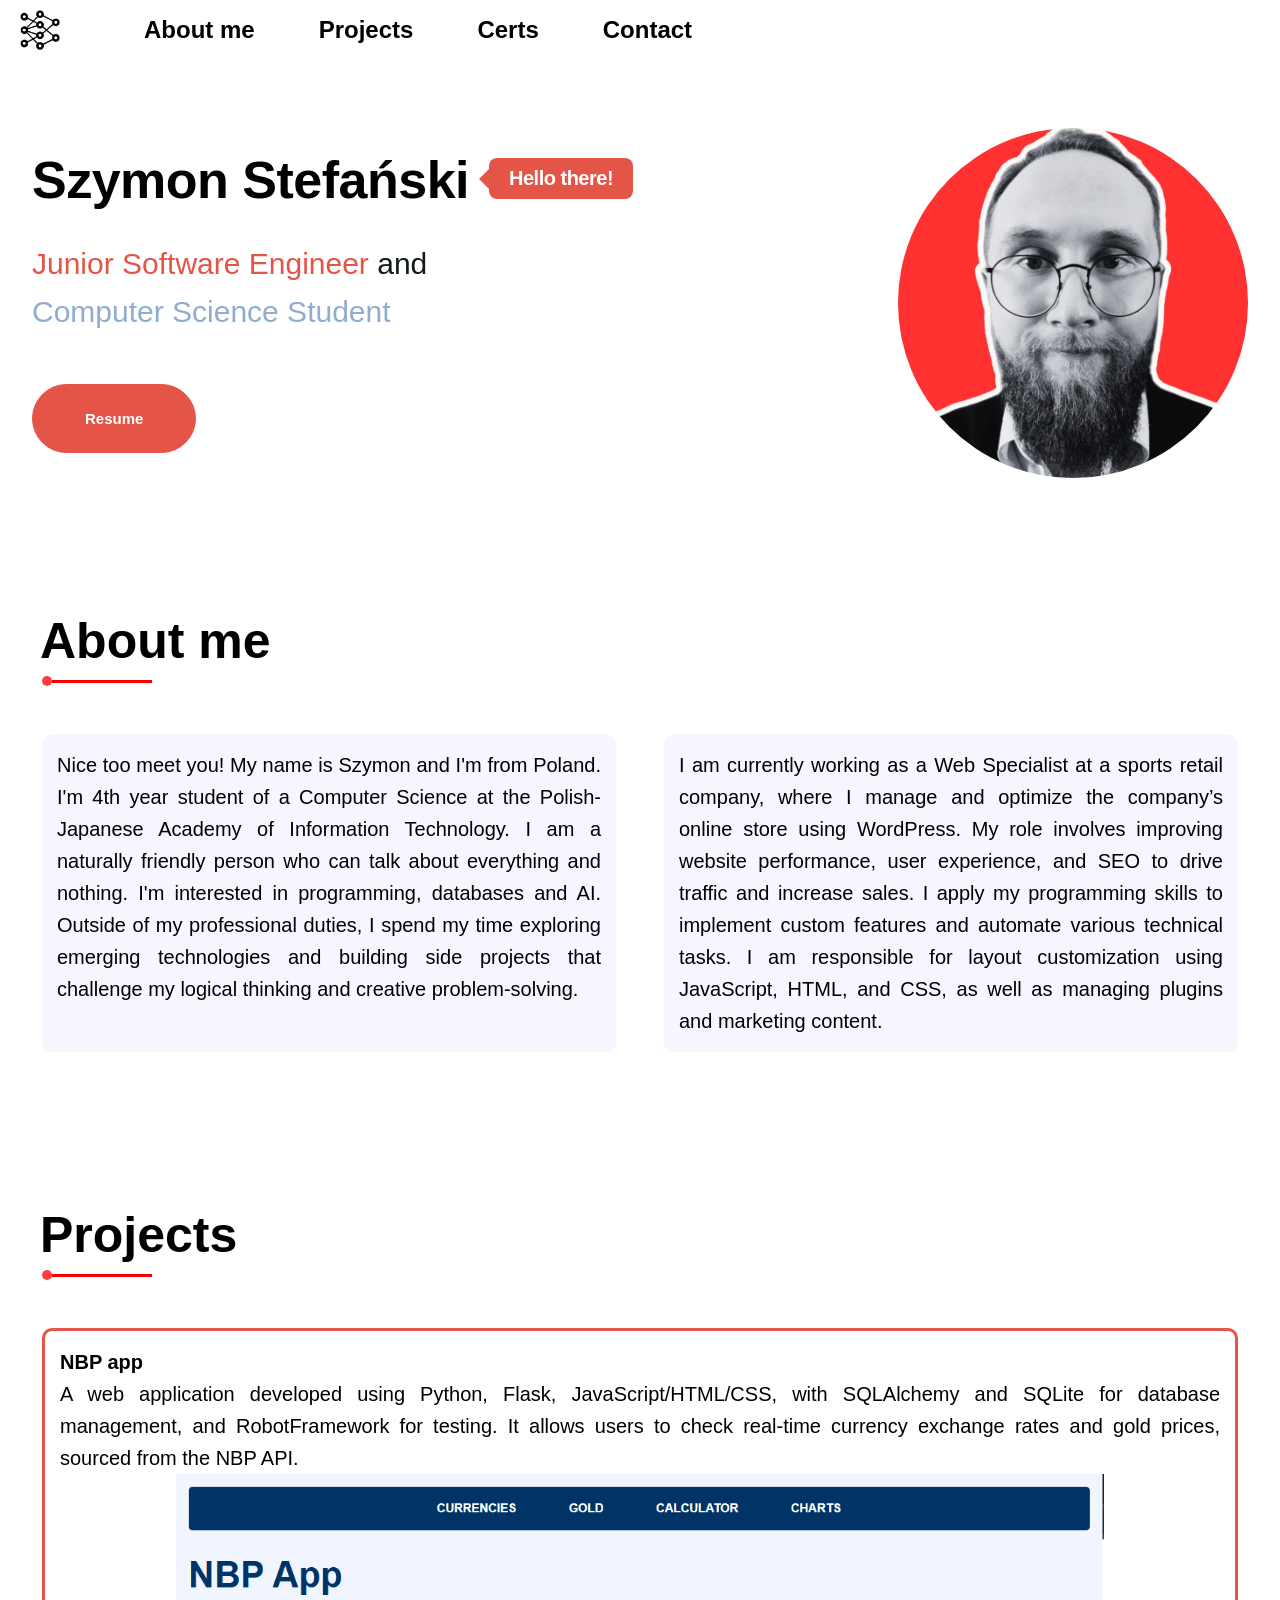
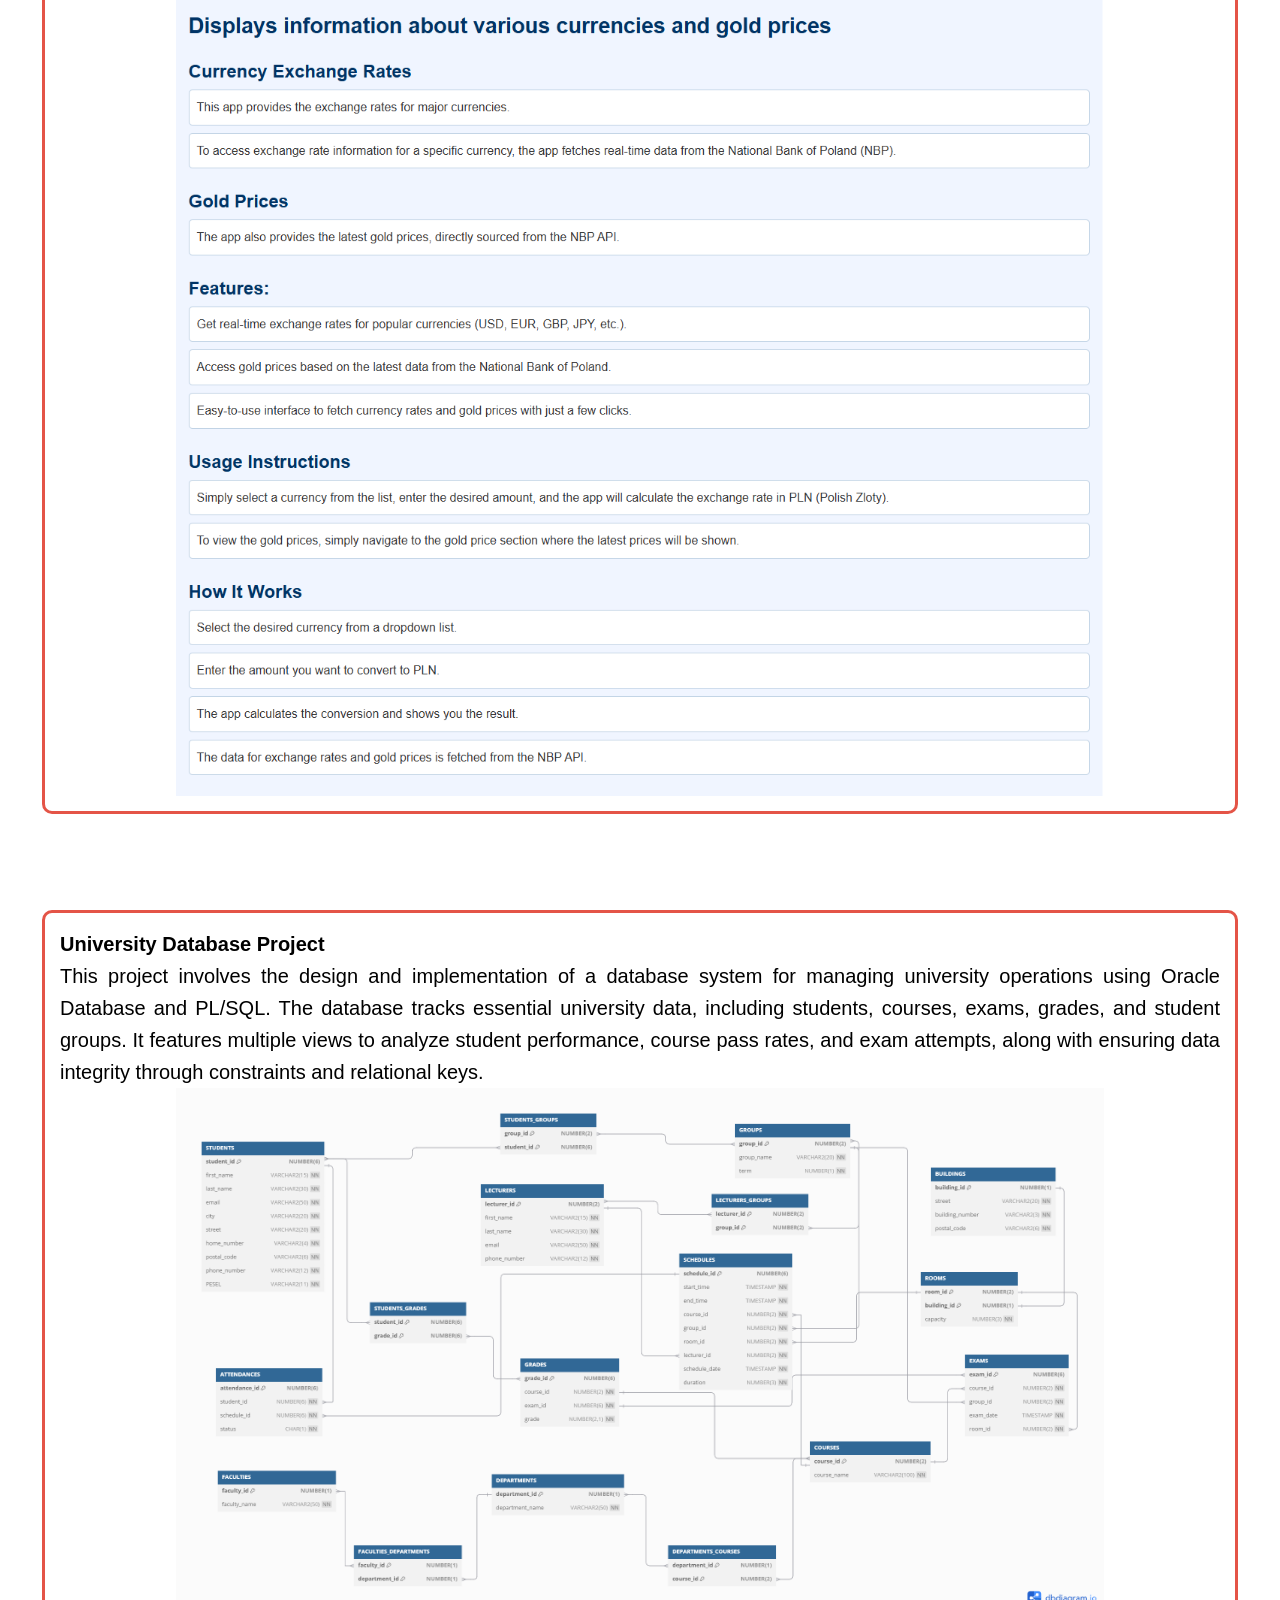
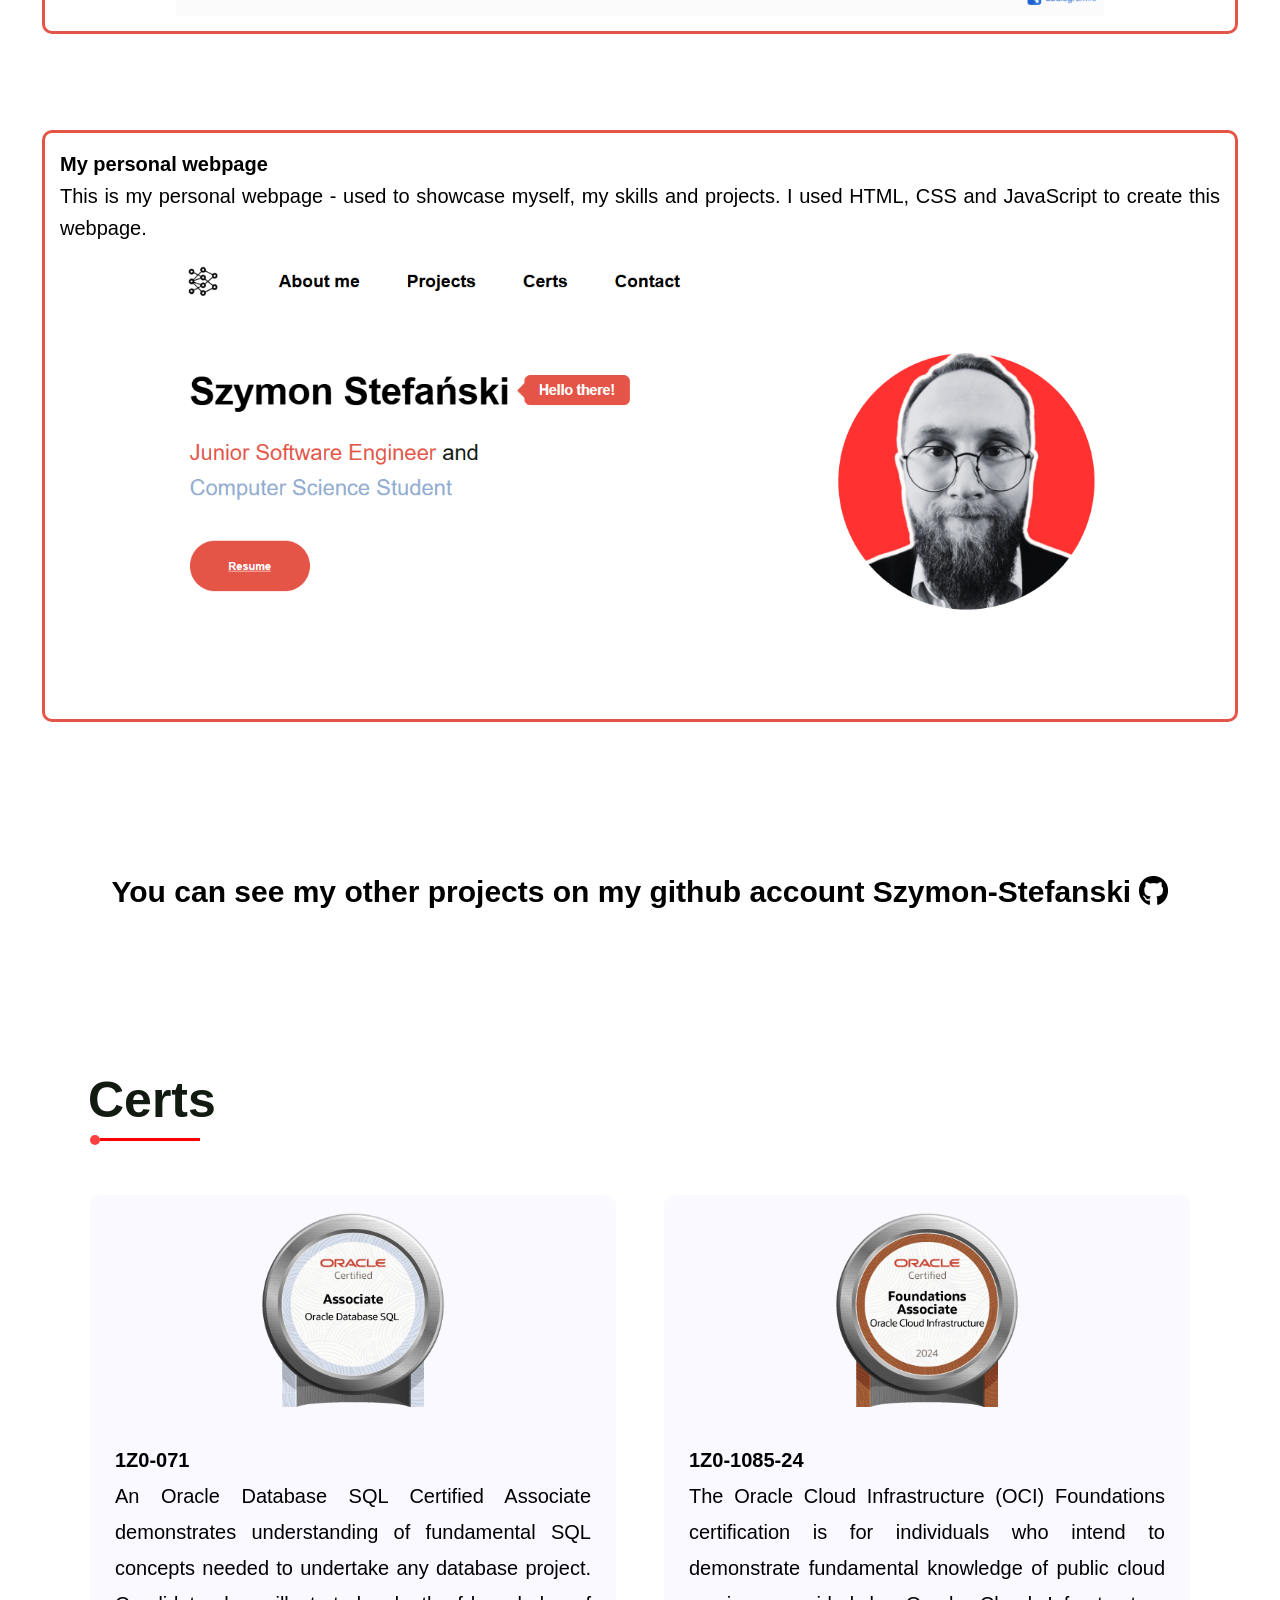
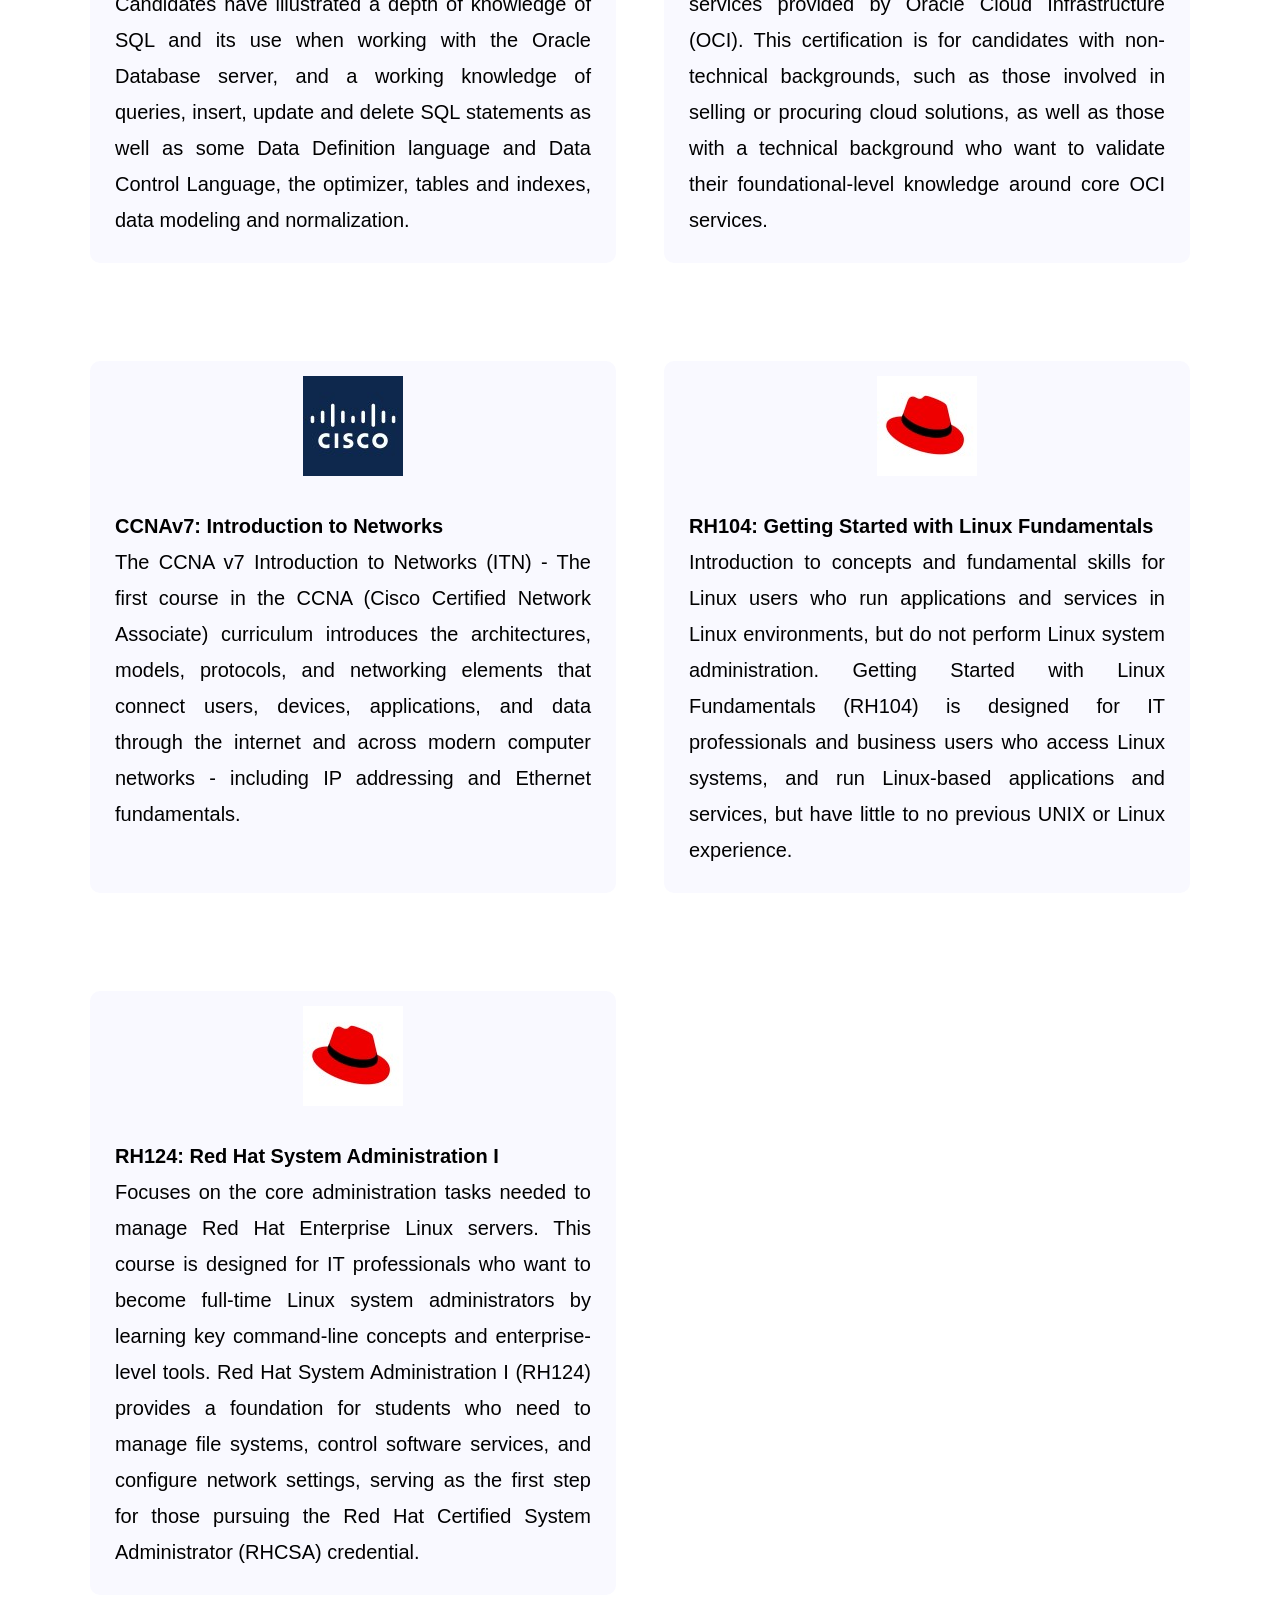
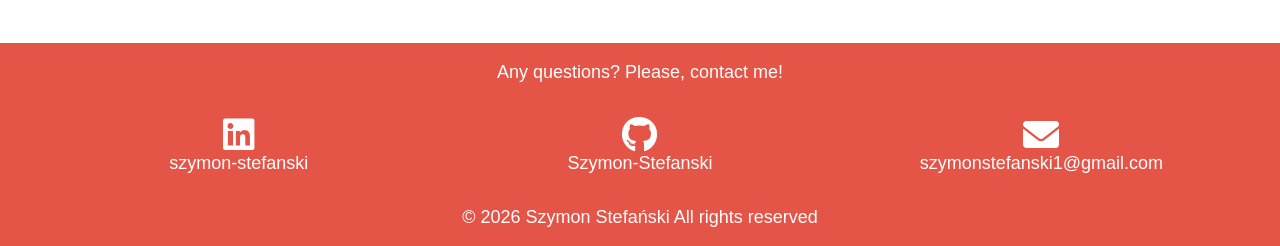
==== index.html @ 56645fd8 "Add my Resume to webpage" ====
<!DOCTYPE html>
<html lang="en">
  <head>
    <meta charset="UTF-8" />
    <meta name="viewport" content="width=device-width, initial-scale=1.0" />
    <meta name="description" content="Szymon Stefański - personal webpage" />
    <meta name="author" content="Szymon Stefański" />
    <meta name="robots" content="index, follow" />

    <script src="backend/js_scripts"></script>

    <title>Szymon Stefański</title>

    <link
      rel="icon"
      href="images/personal/neural-network.png"
      type="image/png"
    />
    <link
      href="https://fonts.googleapis.com/css2?family=Lato:wght@300;400;700&display=swap"
      rel="stylesheet"
    />
    <link
      rel="stylesheet"
      href="https://cdnjs.cloudflare.com/ajax/libs/font-awesome/6.0.0-beta3/css/all.min.css"
    />
    <link rel="stylesheet" href="styles.css" />
  </head>
  <body>
    <header class="header">
      <nav class="main-nav">
        <ul class="main-nav-list">
          <img
            class="logo"
            src="images/personal/neural-network.png"
            alt="Logo"
          />
          <li><a class="main-nav-link" href="#aboutme">About me</a></li>
          <li><a class="main-nav-link" href="#projects">Projects</a></li>
          <li><a class="main-nav-link" href="#certs">Certs</a></li>
          <li><a class="main-nav-link" href="#contact">Contact</a></li>
        </ul>
      </nav>
    </header>
    <main>
      <p id="aboutme"></p>
      <section class="section-description">
        <div class="description">
          <div class="description-text-box">
            <h1 class="heading-primary">
              Szymon Stefański
              <span class="speech-bubble">Hello there!</span>
            </h1>
            <p class="description-am">
              <span class="jse">Junior Software Engineer</span>
              and
              <br />
              <span class="cs">Computer Science Student</span>
            </p>
            <a
              class="primary-btn"
              href="Szymon_Stefanski_Resume.pdf"
              data-text="Resume"
            >
              <p>Resume</p>
            </a>
          </div>
          <div class="hero-image">
            <img id="big_logo" src="images/personal/me.jpg" alt="me" />
          </div>
        </div>
      </section>

      <section class="section-projects">
        <h1 class="title">About me</h1>
        <div class="container grid grid--1-cols">
          <div class="decorative-line"></div>
        </div>
        <div class="container grid grid--2-cols">
          <p class="description-description">
            Nice too meet you! My name is Szymon and I'm from Poland. I'm 4th
            year student of a Computer Science at the Polish-Japanese Academy of
            Information Technology. I am a naturally friendly person who can
            talk about everything and nothing. I'm interested in programming,
            databases and AI. Outside of my professional duties, I spend my time 
            exploring emerging technologies and building side projects that challenge 
            my logical thinking and creative problem-solving.
          </p>
          <p class="description-description">
            I am currently working as a Web Specialist at a sports retail company, 
            where I manage and optimize the company’s online store using WordPress. 
            My role involves improving website performance, user experience, and SEO 
            to drive traffic and increase sales. I apply my programming skills to 
            implement custom features and automate various technical tasks. I am 
            responsible for layout customization using JavaScript, HTML, and CSS, 
            as well as managing plugins and marketing content.
          </p>
        </div>
        <p id="projects"></p>
      </section>

      <section class="section-projects">
        <h1 class="title">Projects</h1>
        <div class="container grid grid--1-cols">
          <div class="decorative-line"></div>
          <a href="https://github.com/Szymon-Stefanski/NBP_app">
            <div class="projects">
              <p class="projects-description">
                <strong>NBP app</strong><br />
                A web application developed using Python, Flask,
                JavaScript/HTML/CSS, with SQLAlchemy and SQLite for database
                management, and RobotFramework for testing. It allows users to
                check real-time currency exchange rates and gold prices, sourced
                from the NBP API.
                <br />
                <img
                  class="projects-img"
                  src="images/projects/nbp.png"
                  alt="nbp"
                />
              </p>
            </div>
          </a>
          <a
            href="https://github.com/Szymon-Stefanski/university_database_project"
          >
            <div class="projects">
              <p class="projects-description">
                <strong>University Database Project</strong><br />
                This project involves the design and implementation of a
                database system for managing university operations using Oracle
                Database and PL/SQL. The database tracks essential university
                data, including students, courses, exams, grades, and student
                groups. It features multiple views to analyze student
                performance, course pass rates, and exam attempts, along with
                ensuring data integrity through constraints and relational keys.
                <br />
                <img
                  class="projects-img"
                  src="images/projects/udb.png"
                  alt="udb"
                />
              </p>
            </div>
          </a>
          <a
            href="https://github.com/Szymon-Stefanski/szymonstefanski.github.io"
          >
            <div class="projects">
              <p class="projects-description">
                <strong>My personal webpage</strong><br />
                This is my personal webpage - used to showcase myself, my skills
                and projects. I used HTML, CSS and JavaScript to create this
                webpage.
                <br />
                <img
                  class="projects-img"
                  src="images/projects/mywebpage.png"
                  alt="my_webpage"
                />
              </p>
            </div>
          </a>
          <a href="https://github.com/Szymon-Stefanski">
            <p class="projects-foot">
              <strong
                >You can see my other projects on my github account
                Szymon-Stefanski
              </strong>
              <a class="projects-icon">
                <i class="fab fa-github"></i>
              </a>
            </p>
          </a>
        </div>
        <p id="certs"></p>
      </section>

      <section class="section-certs">
        <h1 class="title">Certs</h1>
        <div class="container grid grid--1-cols">
          <div class="decorative-line"></div>
        </div>
        <div class="container grid grid--2-cols">
          <div class="certs">
            <a
              href="https://catalog-education.oracle.com/ords/certview/sharebadge?id=EDE20AFA35017D4F7632FC664EF137600242F46E7B9A4000B9DF911388D2D296"
              target="_blank"
            >
              <img
                class="certs-img"
                src="images/certs/1Z0-071.png"
                alt="Oracle 1Z0-071 Certification"
              />
            </a>
            <div class="certs-text">
              <strong>1Z0-071</strong><br />
              An Oracle Database SQL Certified Associate demonstrates
              understanding of fundamental SQL concepts needed to undertake any
              database project. Candidates have illustrated a depth of knowledge
              of SQL and its use when working with the Oracle Database server,
              and a working knowledge of queries, insert, update and delete SQL
              statements as well as some Data Definition language and Data
              Control Language, the optimizer, tables and indexes, data modeling
              and normalization.
            </div>
          </div>
          <div class="certs">
            <a
              href="https://catalog-education.oracle.com/ords/certview/sharebadge?id=4506F9964E8E7D87DDF926D13FDFE70BB1F6EEB64E2CA56A246275018C3F979B"
              target="_blank"
            >
              <img
                class="certs-img"
                src="images/certs/1Z0-1085-24.png"
                alt="Oracle Cloud Certification"
              />
            </a>
            <div class="certs-text">
              <strong>1Z0-1085-24</strong><br />
              The Oracle Cloud Infrastructure (OCI) Foundations certification is
              for individuals who intend to demonstrate fundamental knowledge of
              public cloud services provided by Oracle Cloud Infrastructure
              (OCI). This certification is for candidates with non-technical
              backgrounds, such as those involved in selling or procuring cloud
              solutions, as well as those with a technical background who want
              to validate their foundational-level knowledge around core OCI
              services.
            </div>
          </div>
          <div class="certs">
            <a
              href="https://drive.google.com/file/d/1Boafn8GVhG-8ERDXbkXMGFG9D7NJz_Sr/view"
            >
              <img
                class="certs-img"
                src="images/certs/CCNAv7.png"
                alt="CCNA Certification"
              />
            </a>
            <div class="certs-text">
              <strong>CCNAv7: Introduction to Networks</strong><br />
              The CCNA v7 Introduction to Networks (ITN) - The first course in
              the CCNA (Cisco Certified Network Associate) curriculum introduces
              the architectures, models, protocols, and networking elements that
              connect users, devices, applications, and data through the
              internet and across modern computer networks - including IP
              addressing and Ethernet fundamentals.
            </div>
          </div>
          <div class="certs">
            <a
              href="https://rha.ole.redhat.com/rha/api/certificates/attendance/uuid/8693a916-2e5d-41c4-aa9d-dcb454493f4e"
            >
              <img
                class="certs-img"
                src="images/certs/red_hat.jpg"
                alt="Red Hat Linux Certification"
              />
            </a>
            <div class="certs-text">
              <strong>RH104: Getting Started with Linux Fundamentals</strong
              ><br />
              Introduction to concepts and fundamental skills for Linux users
              who run applications and services in Linux environments, but do
              not perform Linux system administration. Getting Started with
              Linux Fundamentals (RH104) is designed for IT professionals and
              business users who access Linux systems, and run Linux-based
              applications and services, but have little to no previous UNIX or
              Linux experience.
            </div>
          </div>
          <div class="certs">
            <a
              href="https://www.credly.com/badges/a710a444-3996-4140-bc6a-e47a7d3256a2"
            >
              <img
                class="certs-img"
                src="images/certs/red_hat.jpg"
                alt="Red Hat Linux Certification"
              />
            </a>
            <div class="certs-text">
              <strong>RH124: Red Hat System Administration I</strong
              ><br />
              Focuses on the core administration tasks needed to manage Red Hat 
              Enterprise Linux servers. This course is designed for IT professionals 
              who want to become full-time Linux system administrators by learning key 
              command-line concepts and enterprise-level tools. Red Hat System Administration 
              I (RH124) provides a foundation for students who need to manage file systems, 
              control software services, and configure network settings, serving as the first 
              step for those pursuing the Red Hat Certified System Administrator (RHCSA) 
              credential.
            </div>
          </div>
        </div>
      </section>
    </main>

    <footer id="contact">
      <p class="footer-text">Any questions? Please, contact me!</p>
      <br />
      <div class="container grid grid--3-cols">
        <a class="icon" href="https://www.linkedin.com/in/szymon-stefanski/">
          <i class="fab fa-linkedin"></i>
          <p class="footer-text">szymon-stefanski</p>
        </a>
        <a class="icon" href="https://github.com/Szymon-Stefanski">
          <i class="fab fa-github"></i>
          <p class="footer-text">Szymon-Stefanski</p>
        </a>
        <a class="icon" href="mailto:szymonstefanski1@gmail.com">
          <i class="fas fa-envelope"></i>
          <p class="footer-text">szymonstefanski1@gmail.com</p>
        </a>
      </div>
      <br />
      <p class="footer-text">© 2026 Szymon Stefański All rights reserved</p>
    </footer>
  </body>
</html>
---- styles.css ----
/* General */
* {
  padding: 0;
  margin: 0;
  box-sizing: border-box;
  text-decoration: none;
}

html,
body {
  height: 100%;
  margin: 0;
  display: flex;
  flex-direction: column;
  background-color: rgb(255, 255, 255);
  color: #121a12;
}

html {
  font-size: 62.5%;
  overflow-x: hidden;
  scroll-behavior: smooth;
}

body {
  font-family: "Arial", sans-serif;
  line-height: 1;
  font-weight: 400;
}

.container {
  max-width: 130rem;
  padding: 0 4.2rem;
  margin: 0 auto;
}

.grid {
  display: grid;
  gap: 4.8rem;
}

.grid--2-cols {
  grid-template-columns: repeat(2, 1fr);
}

.grid--3-cols {
  grid-template-columns: repeat(3, 1fr);
}

.grid--4-cols {
  grid-template-columns: repeat(4, 1fr);
}

/* Header */
.header {
  position: fixed;
  top: 0;
  left: 0;
  width: 100%;
  background-color: rgb(255, 255, 255);
  z-index: 1000;
  transition: box-shadow 0.3s ease-in-out;
}

.header.sticky {
  box-shadow: 10px 10px 5px rgba(43, 40, 40, 0.411);
}

.header .main-nav {
  justify-content: space-between;
  align-items: center;
  max-width: 126rem;
  width: 100%;
  margin: 0 auto;
}

.main-nav-list {
  list-style: none;
  display: flex;
  align-items: center;
  gap: 6.4rem;
  color: rgb(0, 0, 0);
  padding: 10px;
}

.main-nav-link:link,
.main-nav-link:visited {
  text-decoration: none;
  color: rgb(0, 0, 0);
  font-weight: 500;
  font-size: 2.4rem;
  font-weight: bold;
  transition: all 0.5s;
}

.main-nav-link:hover,
.main-nav-link:active {
  color: #e45447;
}

.logo {
  height: 40px;
  width: auto;
  margin-right: 2rem;
  background-color: #ffffff;
  border-radius: 10%;
}

/* About me section */
.section-description {
  padding: 9.6rem 0;
}

.description {
  max-width: 130rem;
  margin: 0 auto;
  padding: 3.2rem 3.2rem;
  display: grid;
  grid-template-columns: 1fr 1fr;
  gap: 9.6rem 0;
  align-items: center;
}

.heading-primary {
  font-size: 5.2rem;
  font-weight: 700;
  line-height: 1.05;
  color: rgb(0, 0, 0);
  letter-spacing: -0.5px;
  margin-bottom: 3.2rem;
  position: relative;
  display: inline-block;
}

.speech-bubble {
  font-size: 2rem;
  position: absolute;
  background: #e45447;
  color: white;
  padding: 1rem 2rem;
  border-radius: 0.4em;
  white-space: nowrap;
  margin: 5px 20px;
}

.speech-bubble::after {
  content: "";
  position: absolute;
  left: -10px;
  top: 50%;
  transform: translateY(-50%);
  width: 0;
  height: 0;
  border: 10px solid transparent;
  border-right-color: #e45447;
  border-left: 0;
}

.description-am {
  font-size: 3rem;
  line-height: 1.6;
  margin-bottom: 4.8rem;
  text-align: justify;
  background-color: rgb(255, 255, 255);
  border-radius: 10px;
}

.jse {
  color: #e45447;
}

.cs {
  color: #90acd1;
}

.primary-btn {
  color: #fff;
  padding: 26px 52px;
  background: #e45447;
  overflow: hidden;
  border-radius: 40px;
  font-size: 15px;
  font-weight: 600;
  display: inline-block;
  border: 1px solid #e45447;
  vertical-align: middle;
  position: relative;
  z-index: 1;
  text-align: center;
  transition: all 0.3s ease 0s;
}

.primary-btn:hover {
  background-color: #fff;
  color: #e45447;
}

.description-description {
  margin-top: 4.8rem;
  font-size: 2rem;
  line-height: 1.6;
  margin-bottom: 4.8rem;
  text-align: justify;
  padding: 15px;
  background-color: #f6f6ff;
  border-radius: 10px;
}

/* Decorative line under titles */
.decorative-line {
  display: flex;
  align-items: center;
}

.decorative-line::before {
  content: "";
  width: 10px;
  height: 10px;
  background-color: rgb(255, 63, 63);
  border-radius: 50%;
  display: inline-block;
}

.decorative-line::after {
  content: "";
  width: 100px;
  height: 3px;
  background-color: rgb(255, 0, 0);
  display: inline-block;
}

/* Projects section */
.projects-description {
  font-size: 2rem;
  line-height: 1.6;
  margin-bottom: 4.8rem;
  text-align: justify;
  padding: 15px;
  background-color: #fff;
  color: #000000;
  border-radius: 10px;
  border: 3px solid #e45447;
}

.projects-img {
  display: block;
  margin: auto;
  width: 80%;
  height: auto;
}

.hero-image {
  display: flex;
  justify-content: flex-end;
  align-items: center;
}

#big_logo {
  height: 350px;
  width: 350px;
  object-fit: cover;
  border-radius: 50%;
}

.margin-right-sm {
  margin-right: 1.6rem;
}

.section-projects {
  padding-bottom: 10rem;
  color: black;
}

.projects {
  font-size: 3.6rem;
  text-align: justify;
}

.title {
  text-align: left;
  font-size: 5rem;
  padding: 1rem 4rem;
  max-width: 130rem;
  margin: 0 auto;
}

.projects-foot {
  text-decoration: none;
  text-align: left;
  font-size: 3rem;
  padding: 1rem 4rem;
  max-width: 130rem;
  margin: 0 auto;
  color: rgb(0, 0, 0);
}

.projects-foot a {
  text-decoration: none;
  color: rgb(0, 0, 0);
}

.projects-foot a:hover {
  color: rgb(128, 128, 128);
}

/* Certs section */
.section-certs {
  padding: 4.8rem;
}

.certs {
  display: flex;
  flex-direction: column;
  align-items: center;
  gap: 2rem;
  text-align: center;
  background-color: #f9f9ff;
  padding: 15px;
  border-radius: 10px;
  color: #000000;
  margin-top: 50px;
}

.certs:hover {
  background-color: #9bc6ff;
  transition: 0.3s;
  color: #fff;
  box-shadow: 0 0 0 3px;
  transform: translateY(-10px);
}

.certs-img {
  max-width: 400px;
  height: auto;
}

.certs-text {
  font-size: 2rem;
  line-height: 1.8;
  max-width: 500px;
  text-align: justify;
  margin: 0 auto;
  padding: 1rem;
}

/* Footer section */
footer {
  padding: 2rem;
  text-align: center;
  font-size: 3.6rem;
  margin-top: auto;
  color: white;
  background-color: #e45447;
}

.footer-text {
  font-size: 1.8rem;
  text-align: center;
}

.projects-icon {
  color: rgb(0, 0, 0);
}

.icon {
  color: rgb(255, 255, 255);
}

/* Responsive Design */
@media (max-width: 1024px) {
  .container {
    padding: 0 2rem;
  }

  .grid--2-cols,
  .grid--3-cols,
  .grid--4-cols {
    grid-template-columns: repeat(auto-fit, minmax(25rem, 1fr));
  }
}

@media (max-width: 768px) {
  .main-nav-list {
    flex-direction: column;
    gap: 1.6rem;
  }

  .description {
    grid-template-columns: 1fr;
    text-align: center;
  }

  .heading-primary {
    font-size: 3rem;
  }

  .description-am {
    font-size: 2.4rem;
    padding: 2rem;
    text-align: justify;
  }
}

@media (max-width: 600px) {
  html {
    font-size: 55%;
  }
}

@media (max-width: 400px) {
  html {
    font-size: 50%;
  }
}
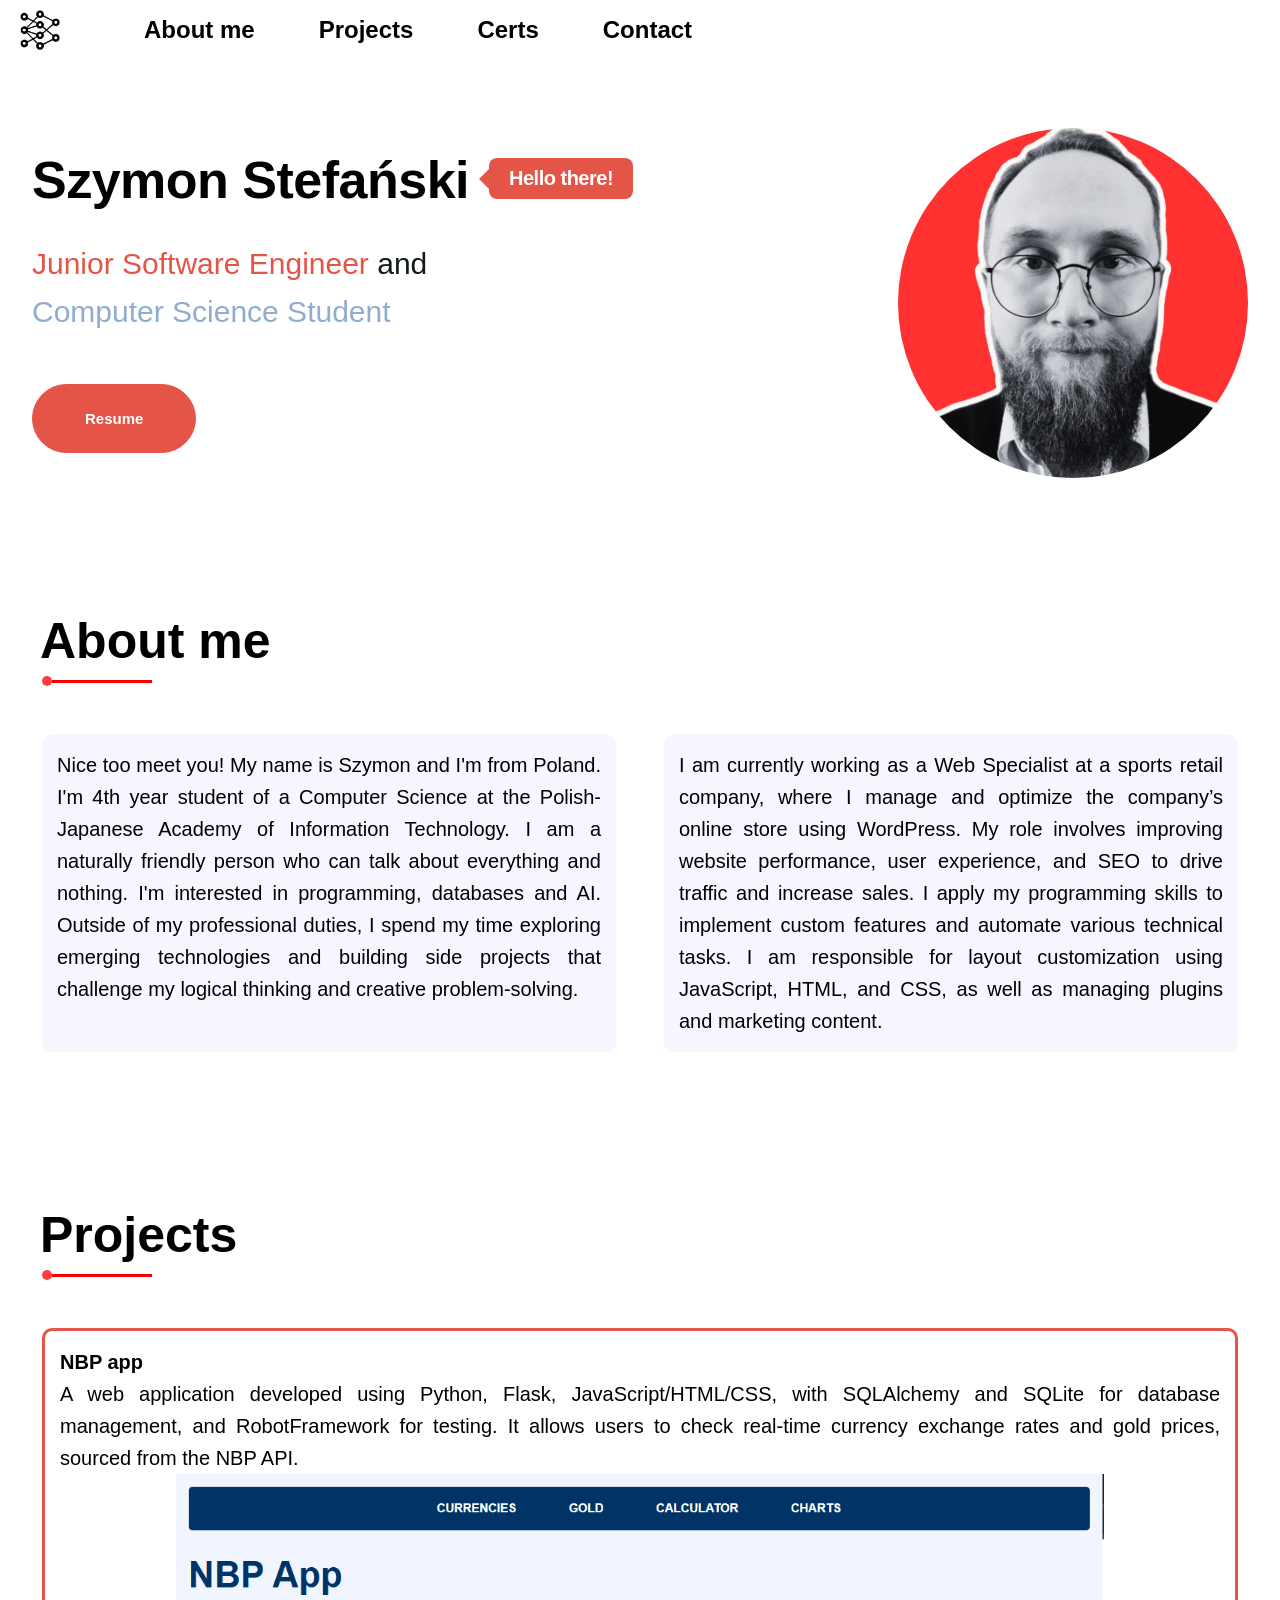
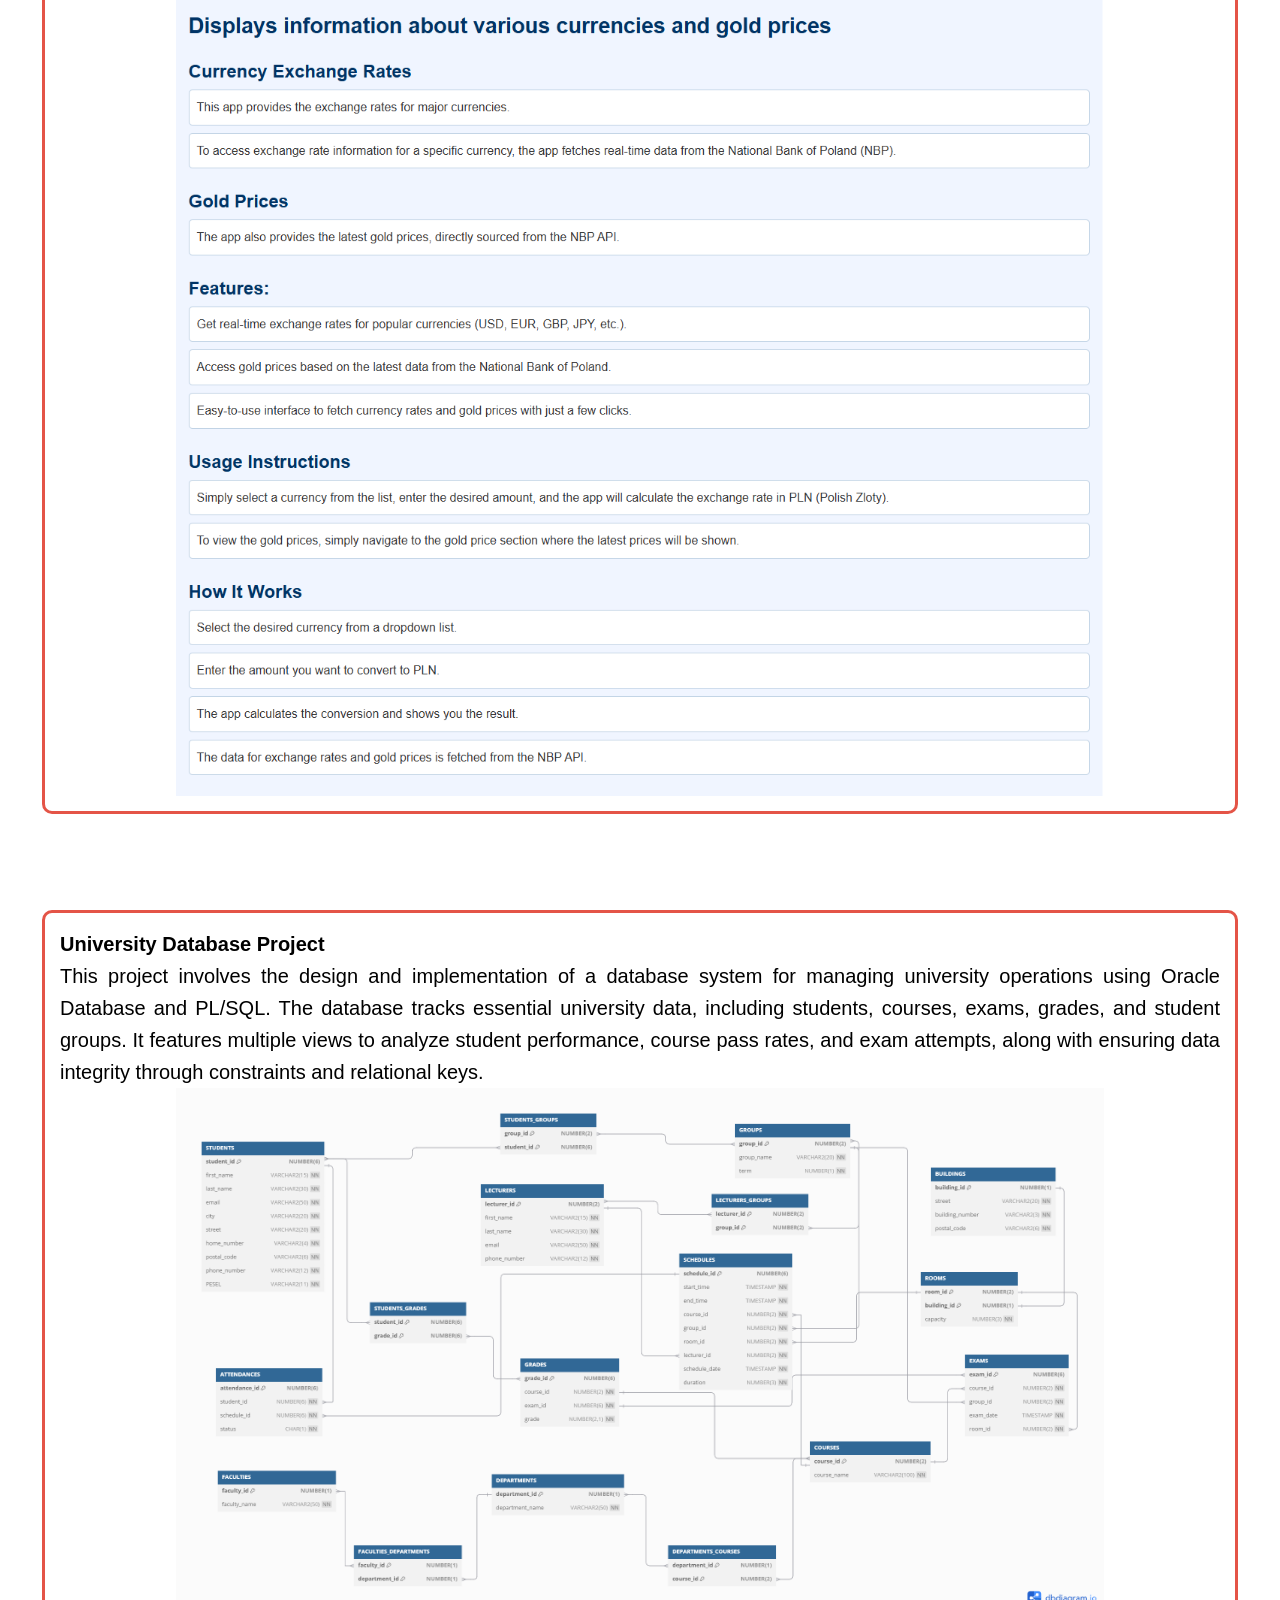
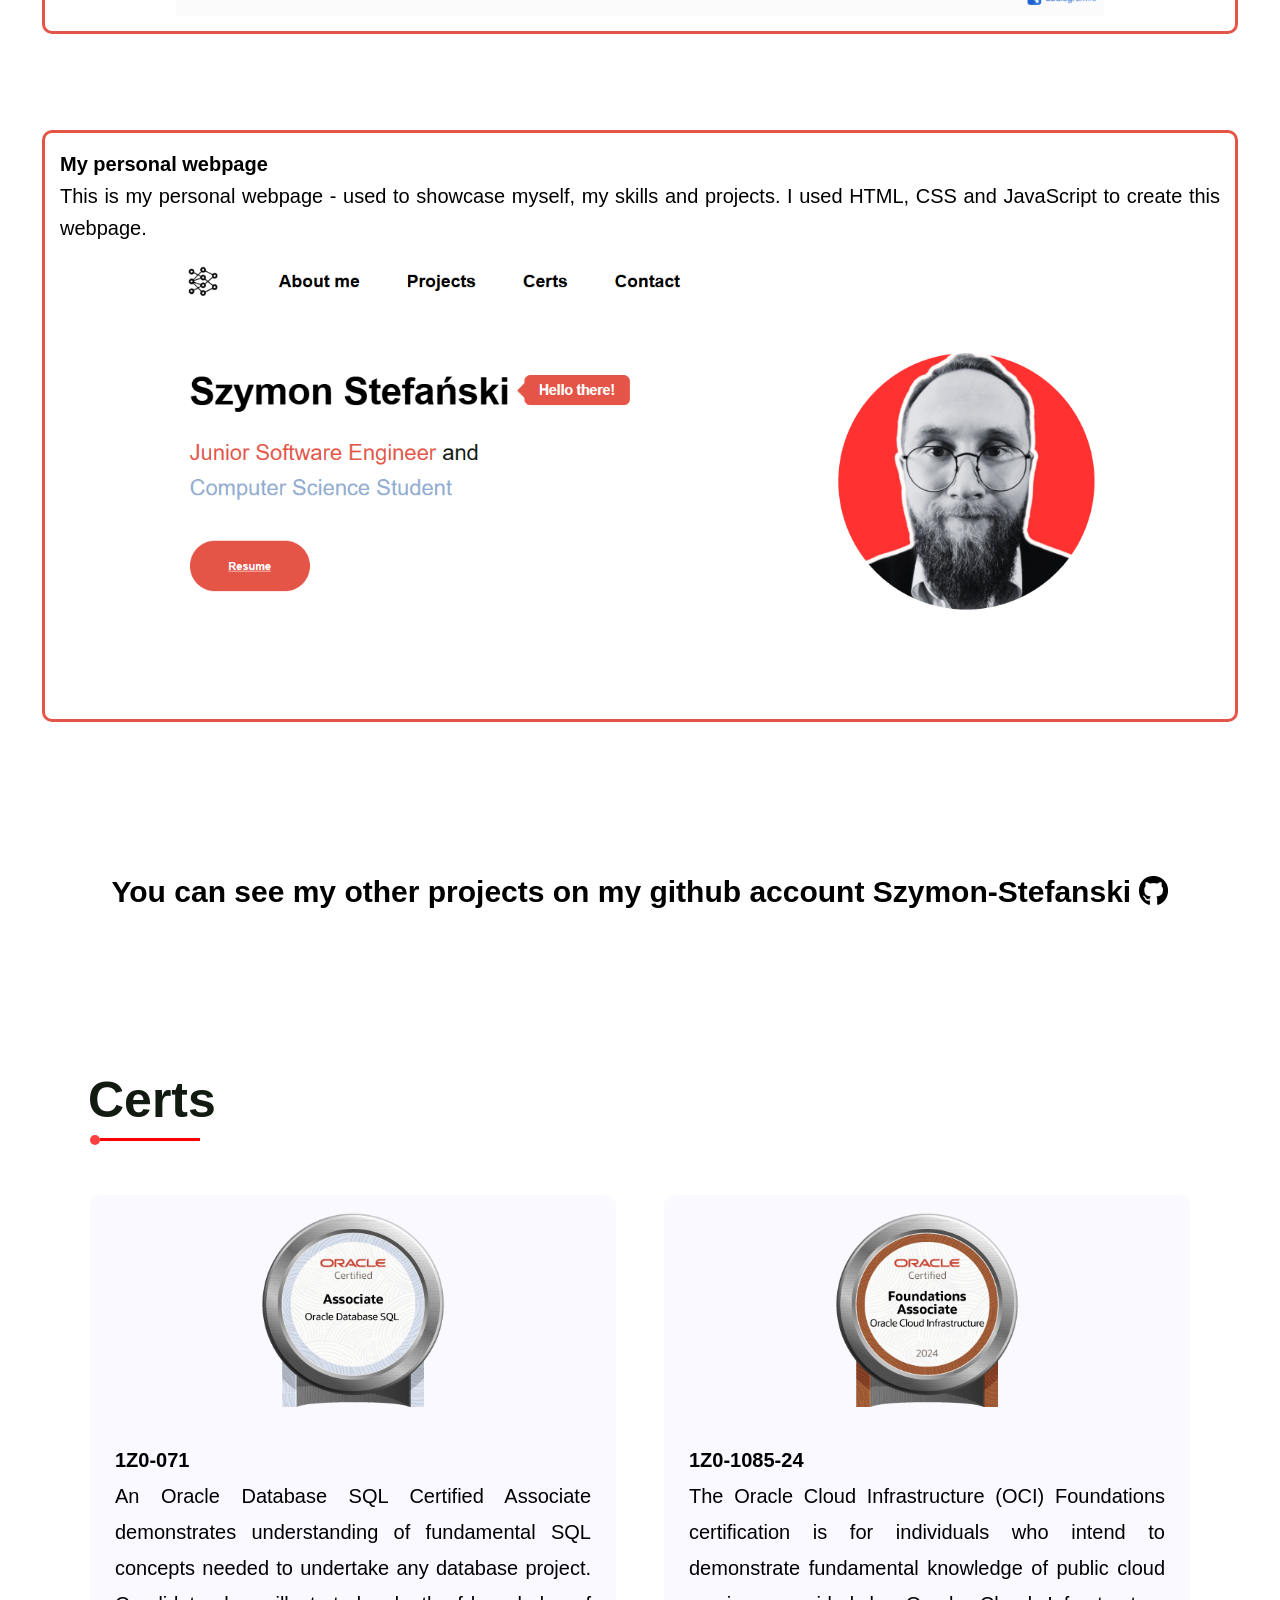
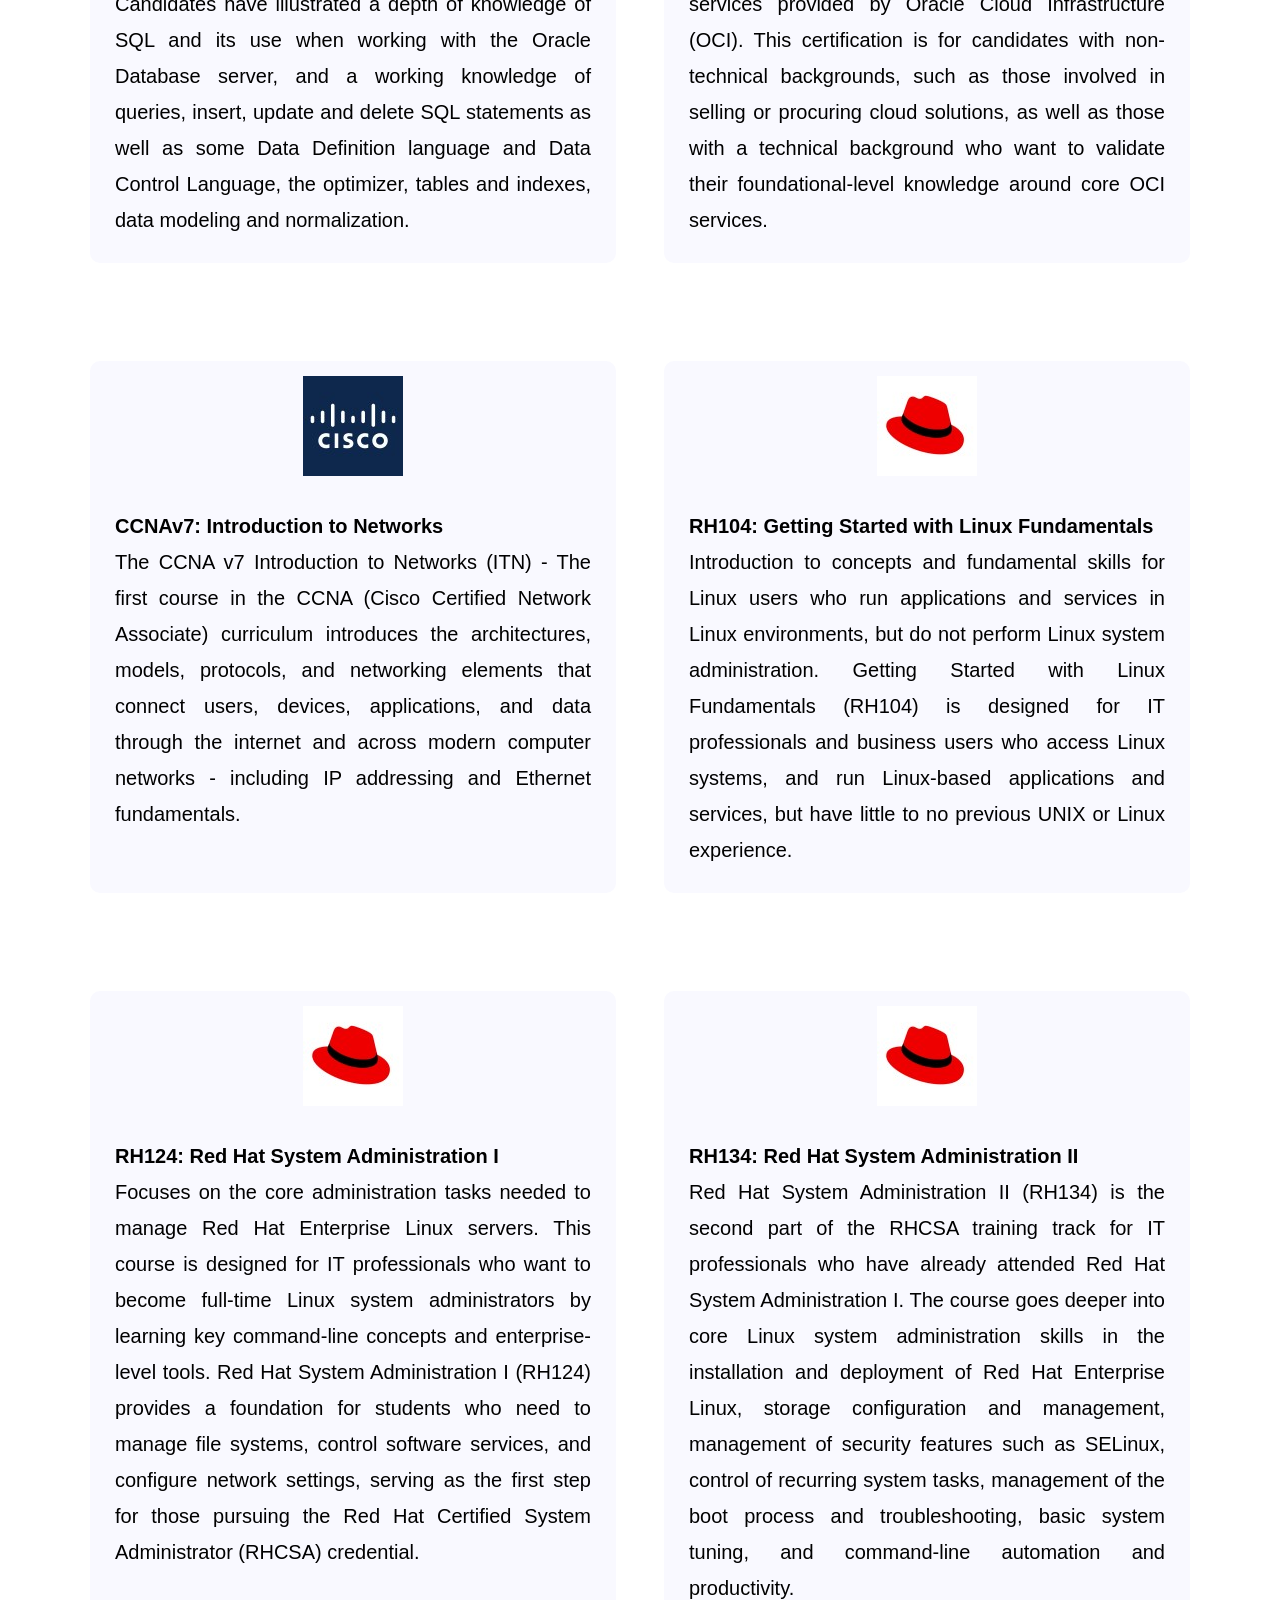
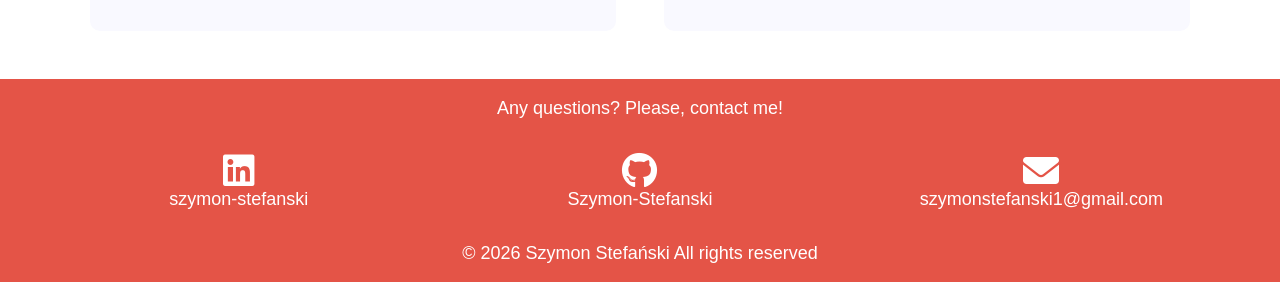
==== commit 22b2ff9b: "Certs upadate - add new Red Hat certification" ====
--- a/index.html
+++ b/index.html
@@ -293,6 +293,28 @@
               credential.
             </div>
           </div>
+                    <div class="certs">
+            <a
+              href="https://www.credly.com/badges/857375ac-056b-465d-a306-839a7c738a5f"
+            >
+              <img
+                class="certs-img"
+                src="images/certs/red_hat.jpg"
+                alt="Red Hat Linux Certification"
+              />
+            </a>
+            <div class="certs-text">
+              <strong>RH134: Red Hat System Administration II</strong
+              ><br />
+              Red Hat System Administration II (RH134) is the second part of the RHCSA training 
+              track for IT professionals who have already attended Red Hat System Administration I. 
+              The course goes deeper into core Linux system administration skills in the installation 
+              and deployment of Red Hat Enterprise Linux, storage configuration and management, 
+              management of security features such as SELinux, control of recurring system tasks, 
+              management of the boot process and troubleshooting, basic system tuning, and command-line 
+              automation and productivity.
+            </div>
+          </div>
         </div>
       </section>
     </main>
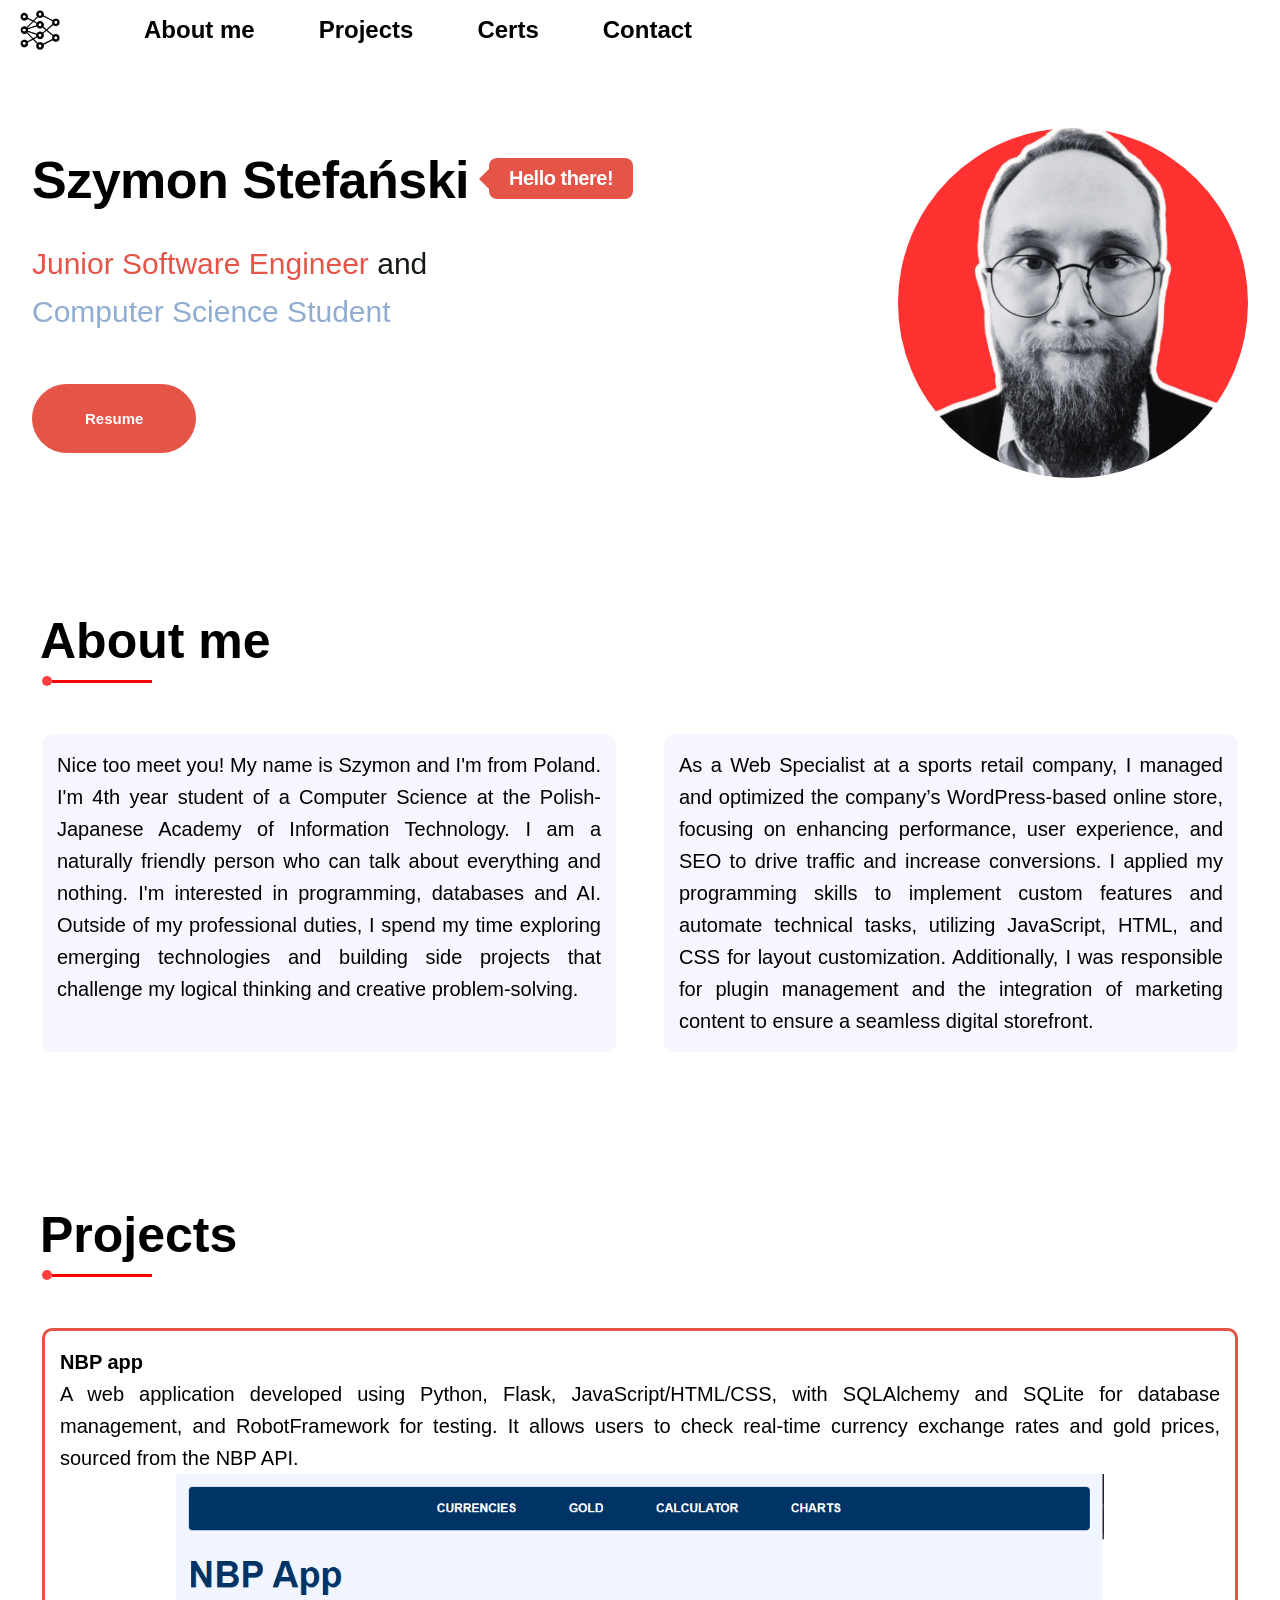
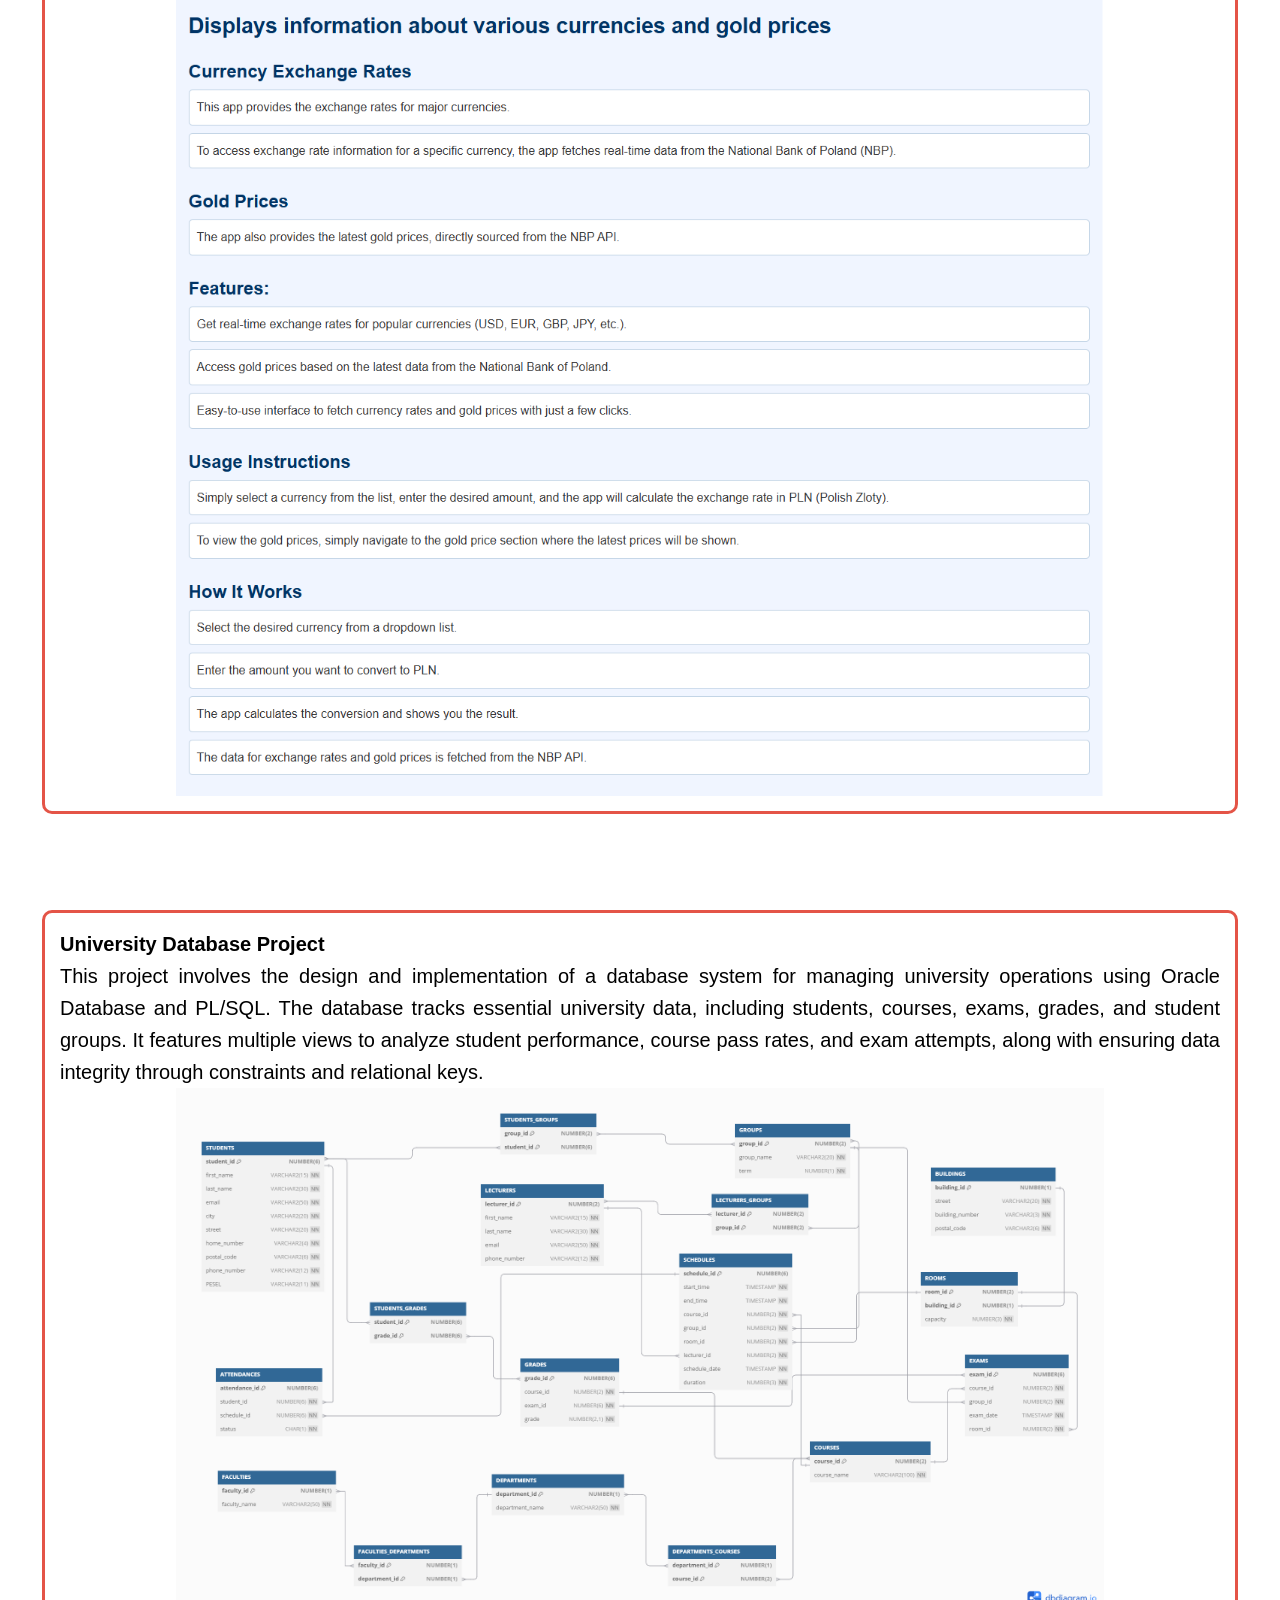
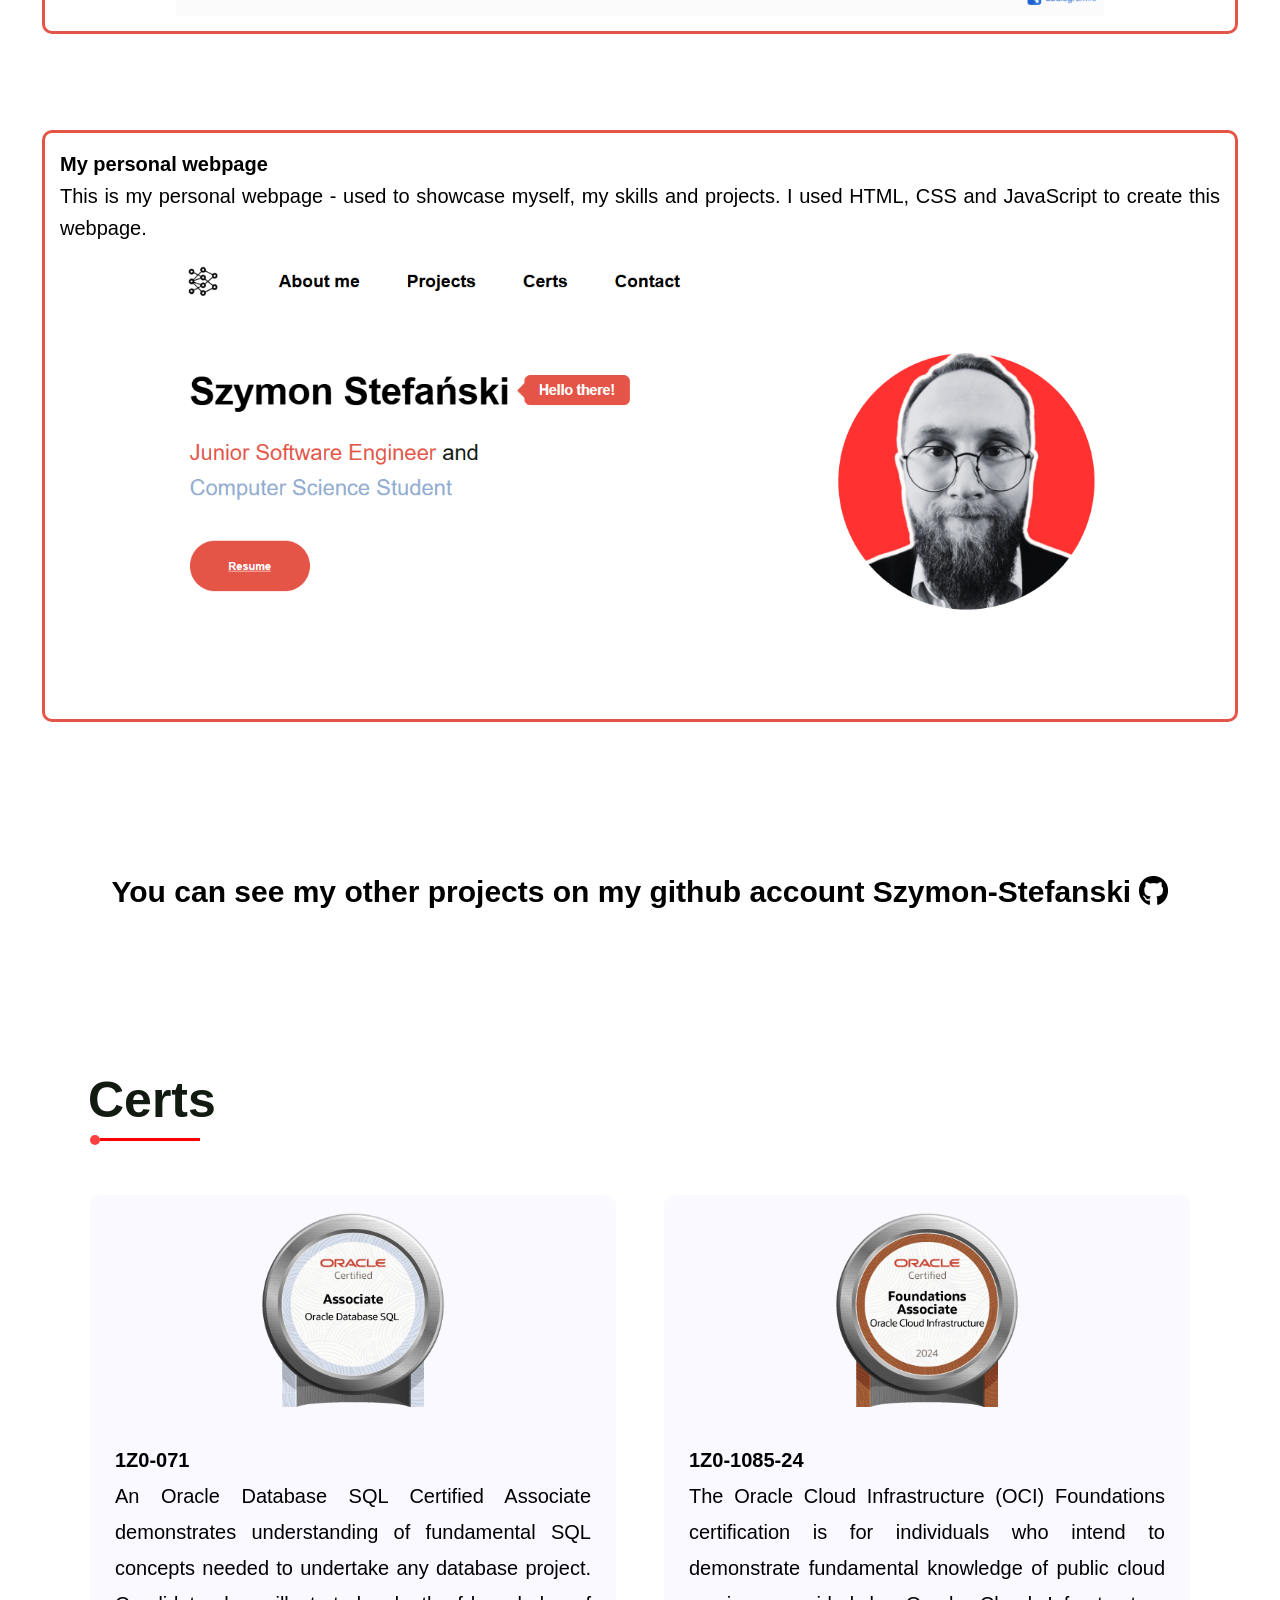
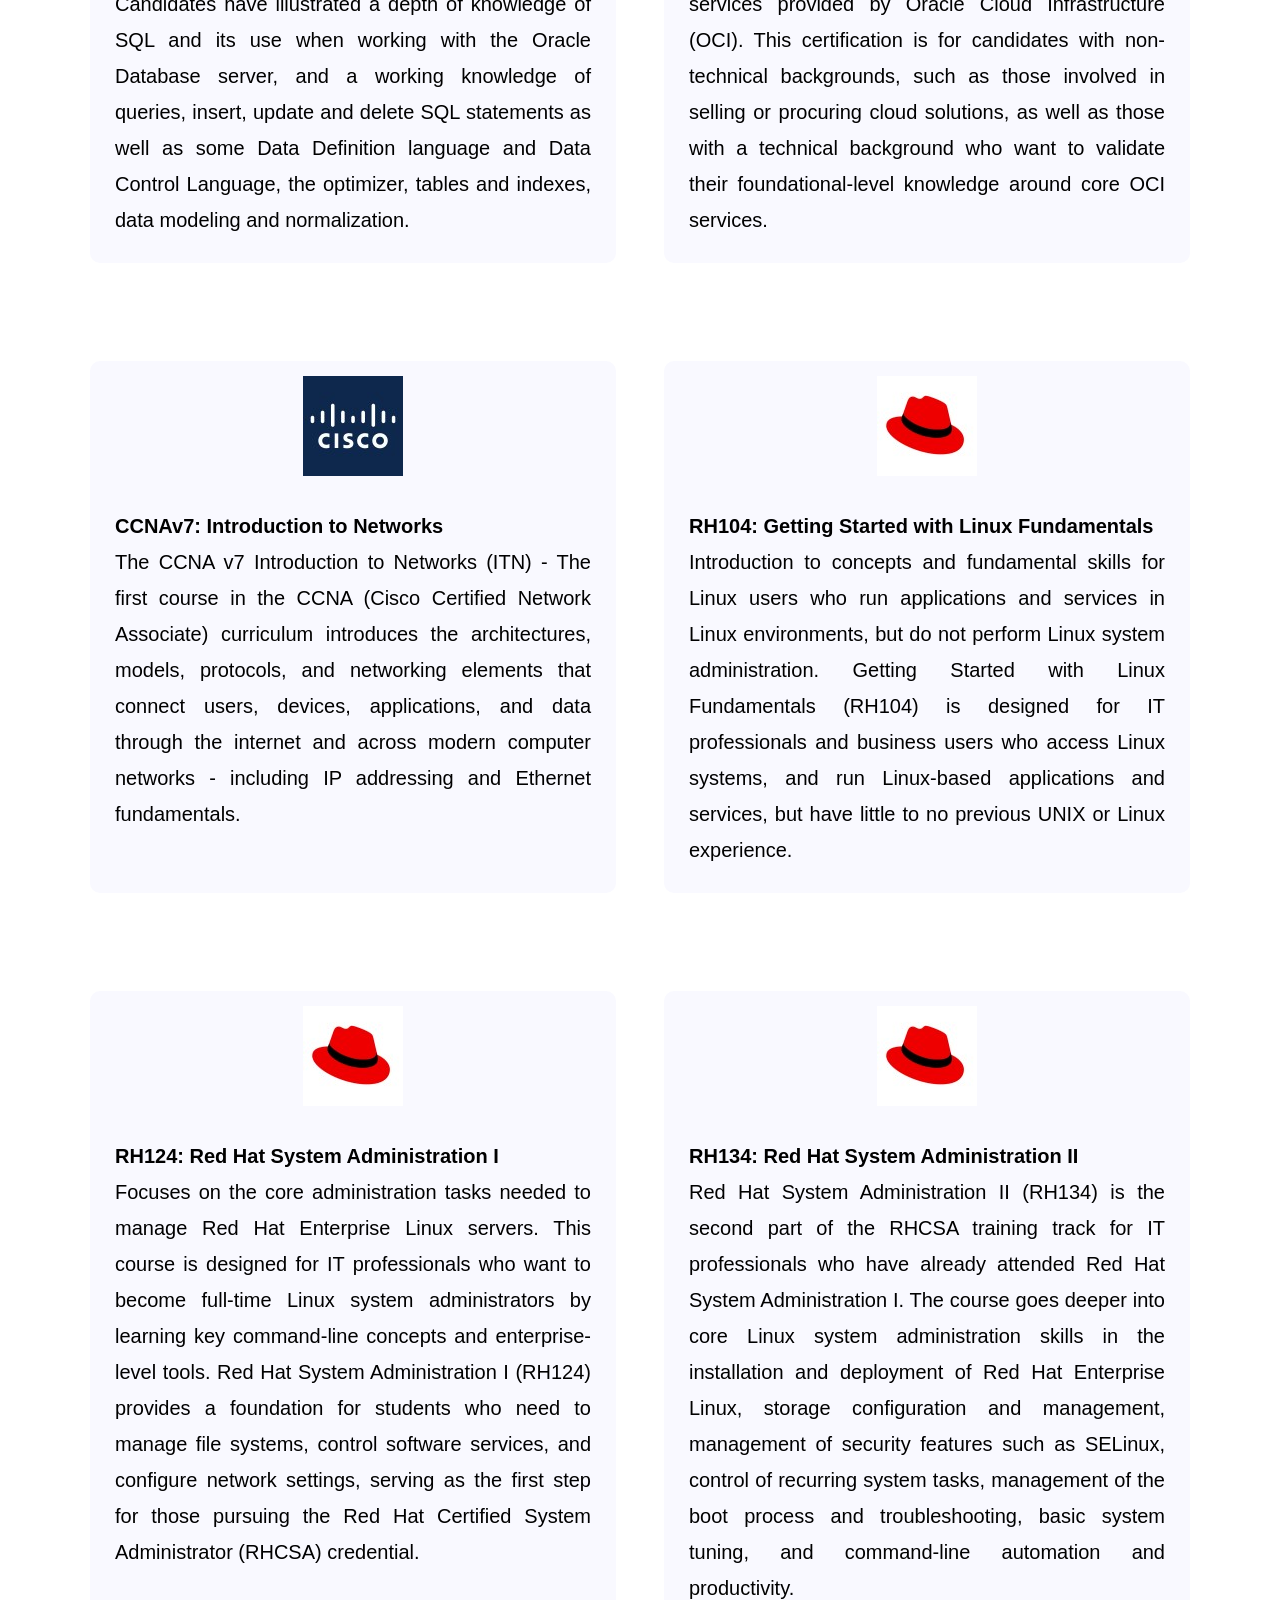
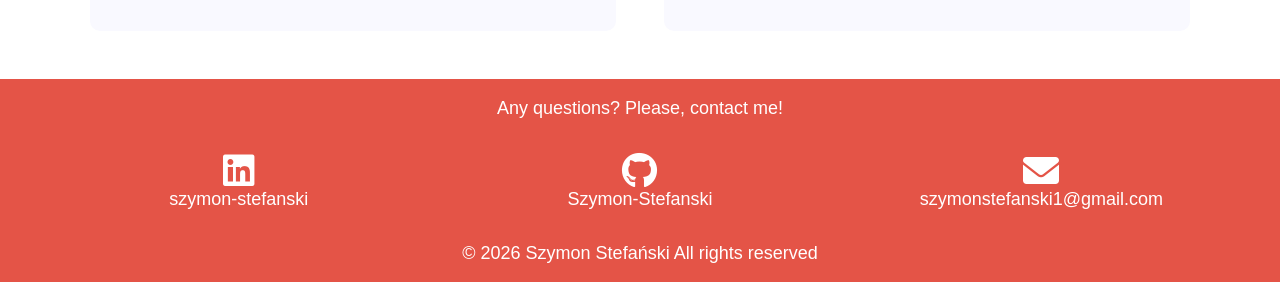
==== commit 32caa88e: "Change description about work experience" ====
--- a/index.html
+++ b/index.html
@@ -87,13 +87,13 @@
             my logical thinking and creative problem-solving.
           </p>
           <p class="description-description">
-            I am currently working as a Web Specialist at a sports retail company, 
-            where I manage and optimize the company’s online store using WordPress. 
-            My role involves improving website performance, user experience, and SEO 
-            to drive traffic and increase sales. I apply my programming skills to 
-            implement custom features and automate various technical tasks. I am 
-            responsible for layout customization using JavaScript, HTML, and CSS, 
-            as well as managing plugins and marketing content.
+            As a Web Specialist at a sports retail company, I managed and optimized the 
+            company’s WordPress-based online store, focusing on enhancing performance, 
+            user experience, and SEO to drive traffic and increase conversions. I applied 
+            my programming skills to implement custom features and automate technical tasks, 
+            utilizing JavaScript, HTML, and CSS for layout customization. Additionally, I 
+            was responsible for plugin management and the integration of marketing content 
+            to ensure a seamless digital storefront.
           </p>
         </div>
         <p id="projects"></p>
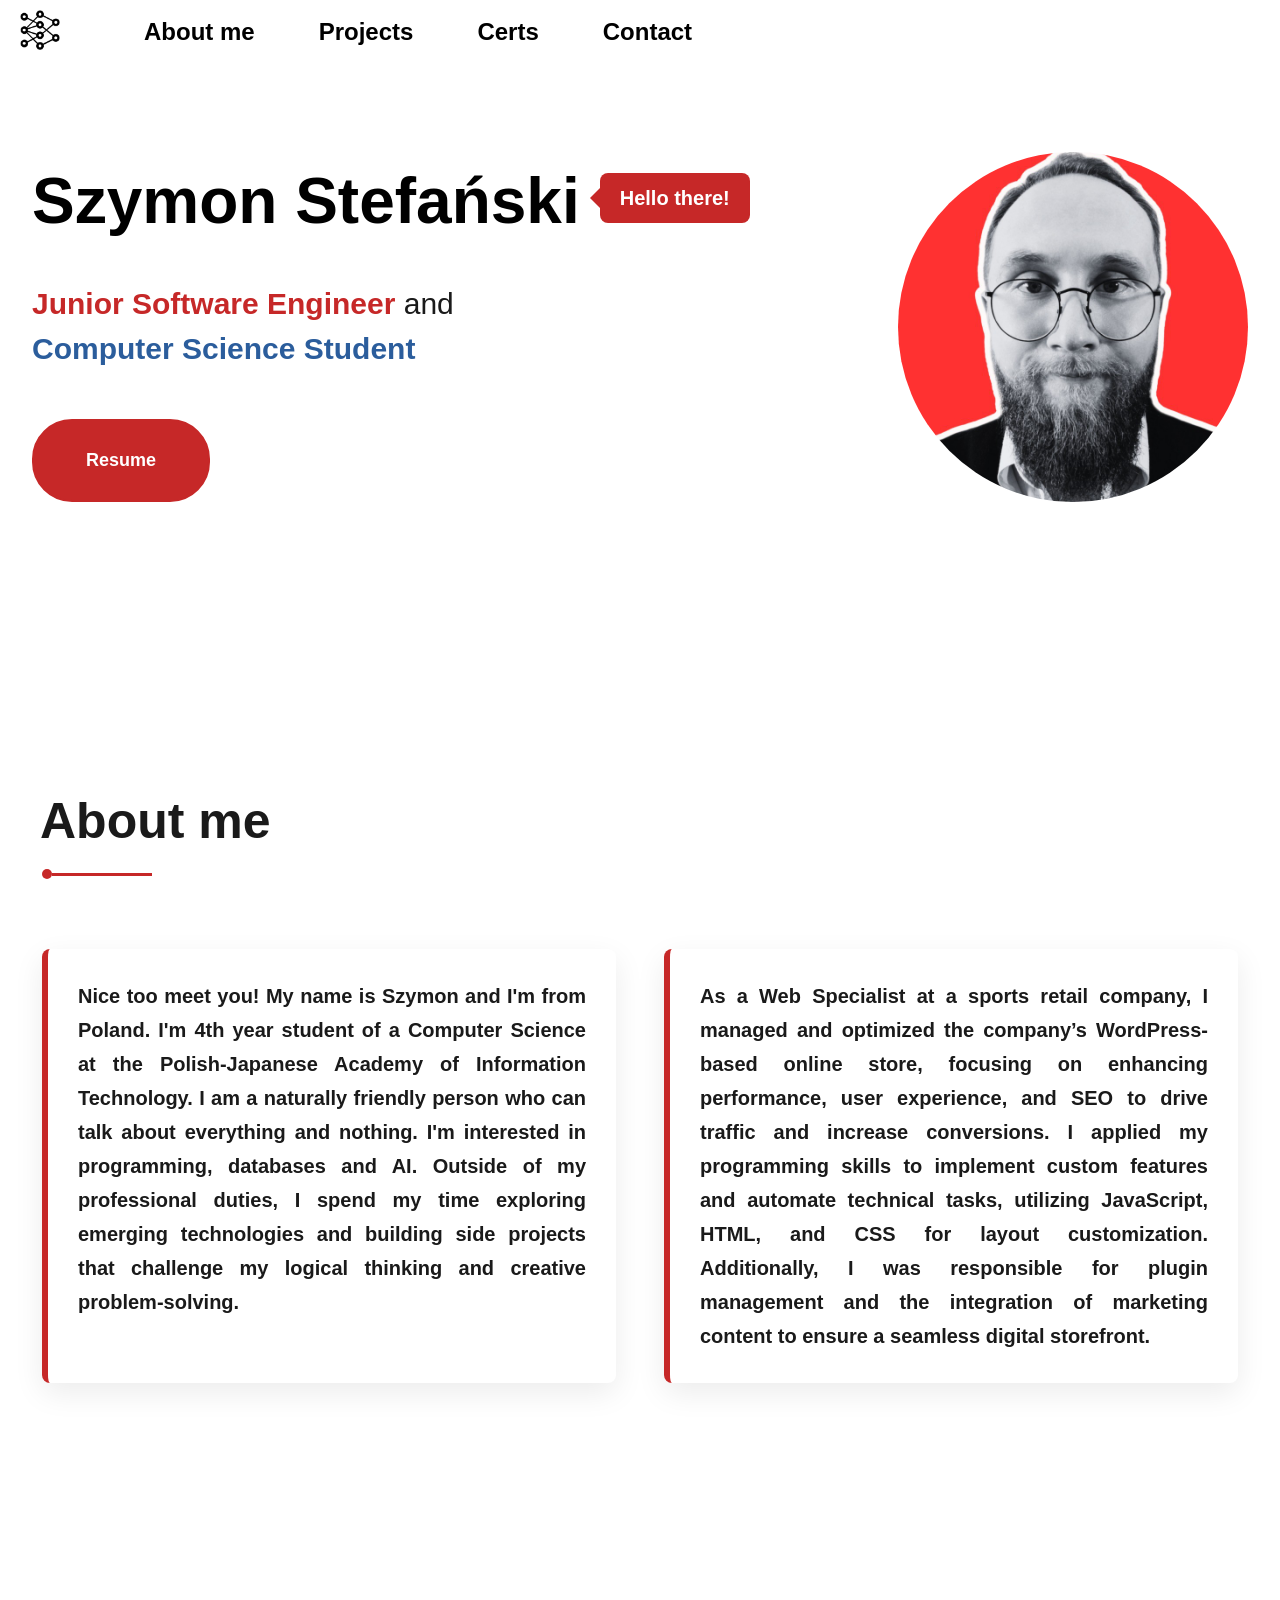
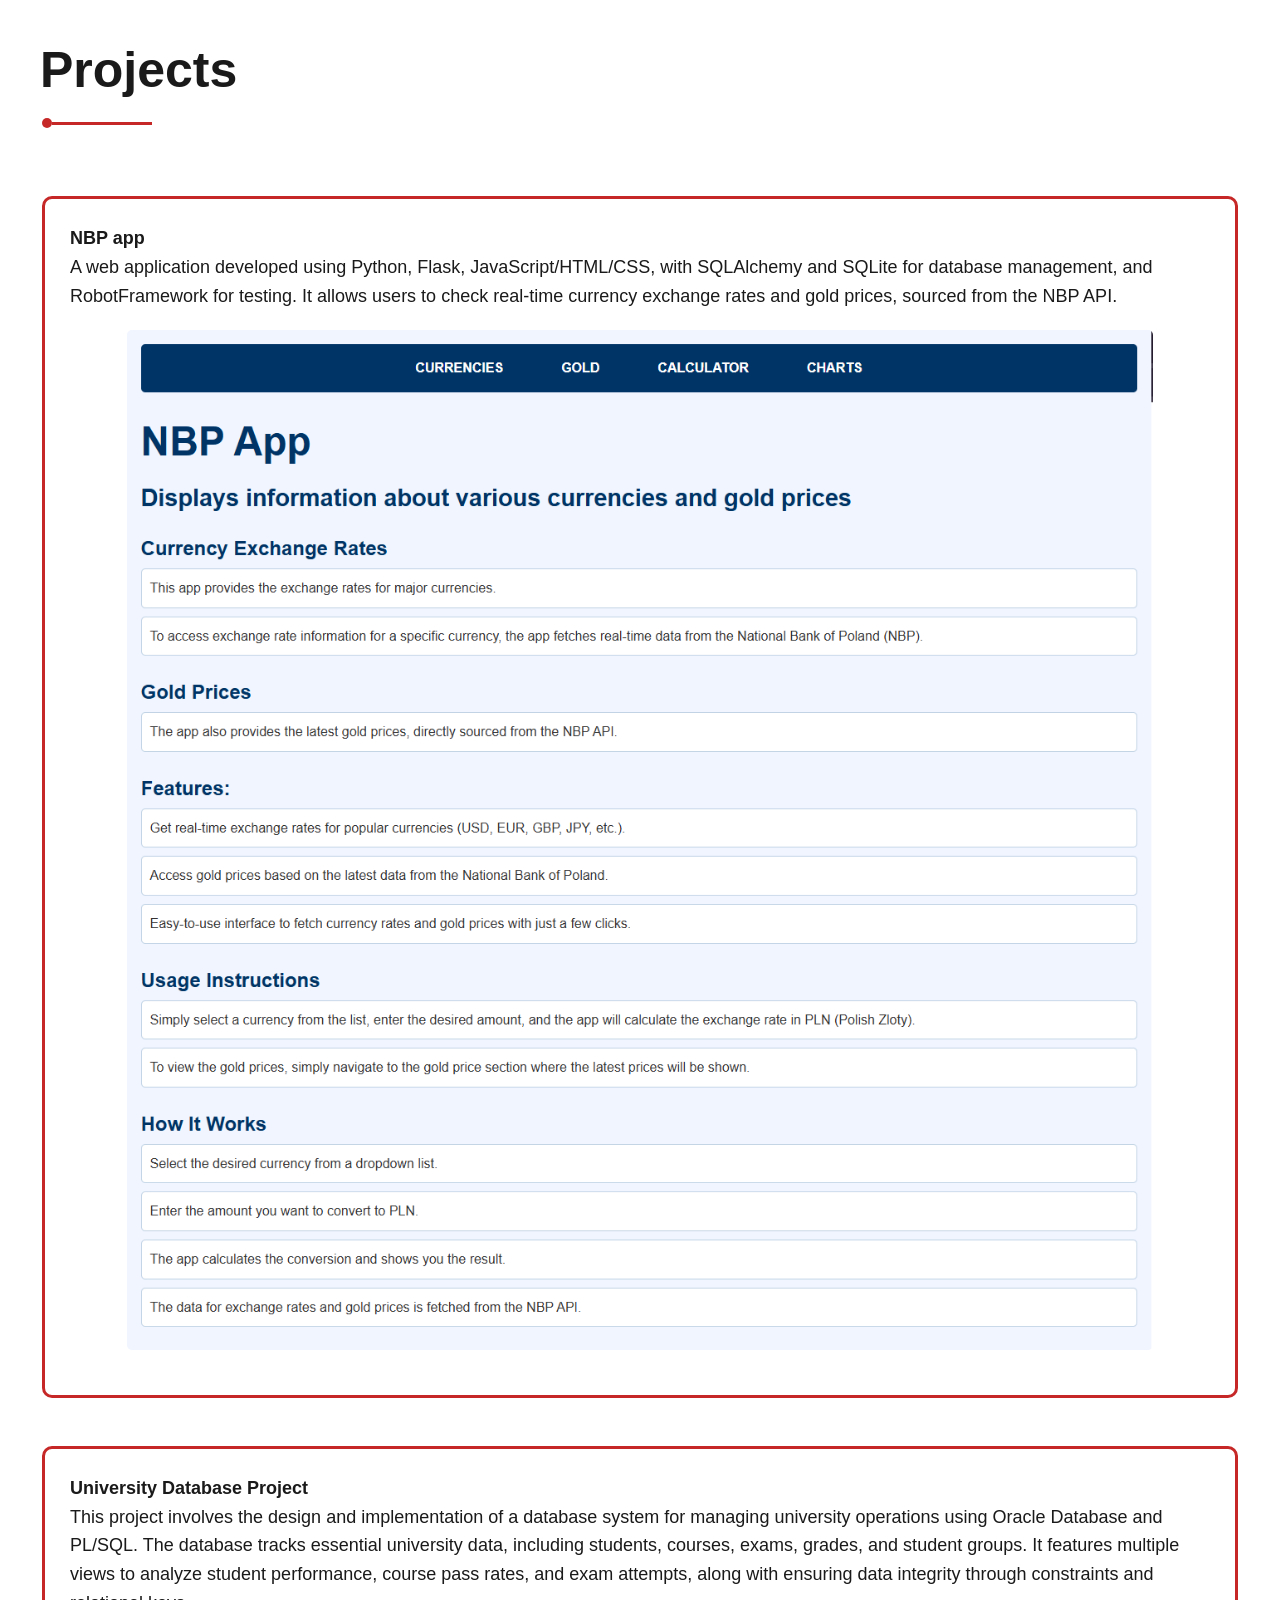
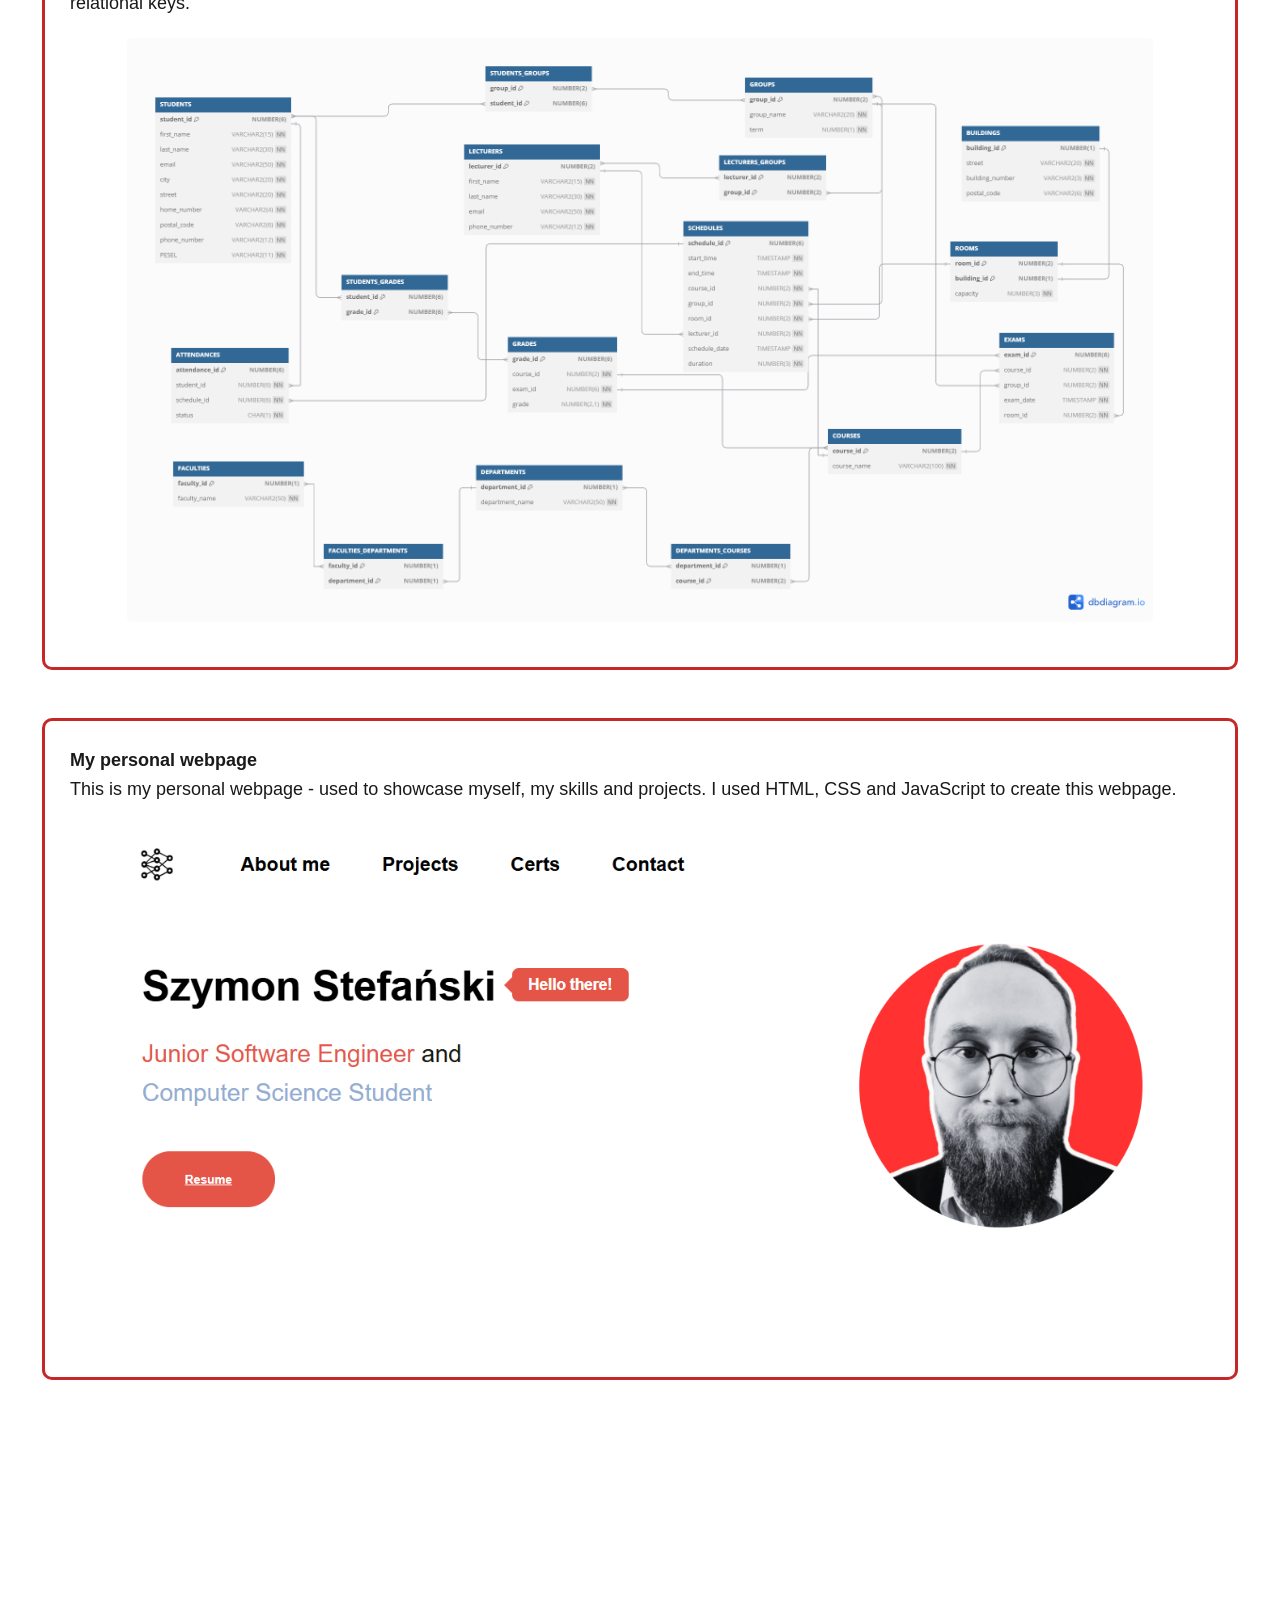
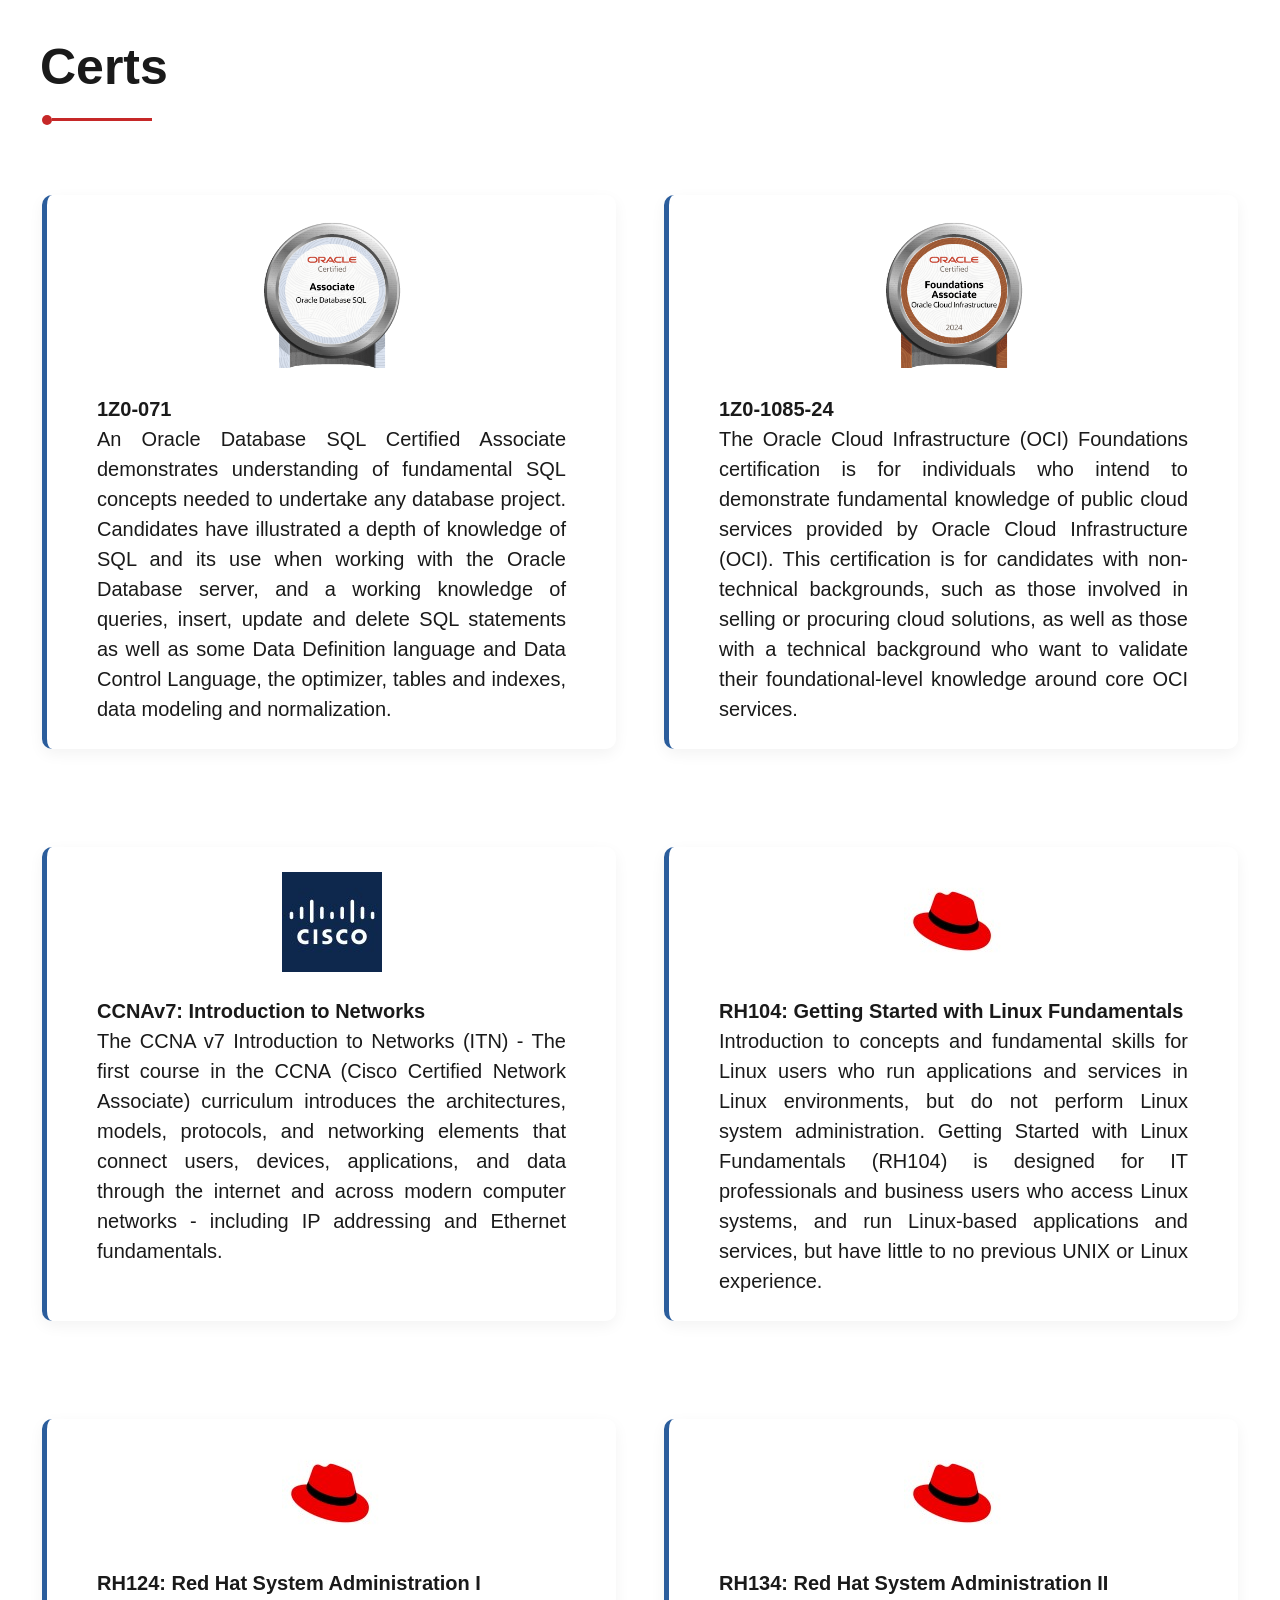
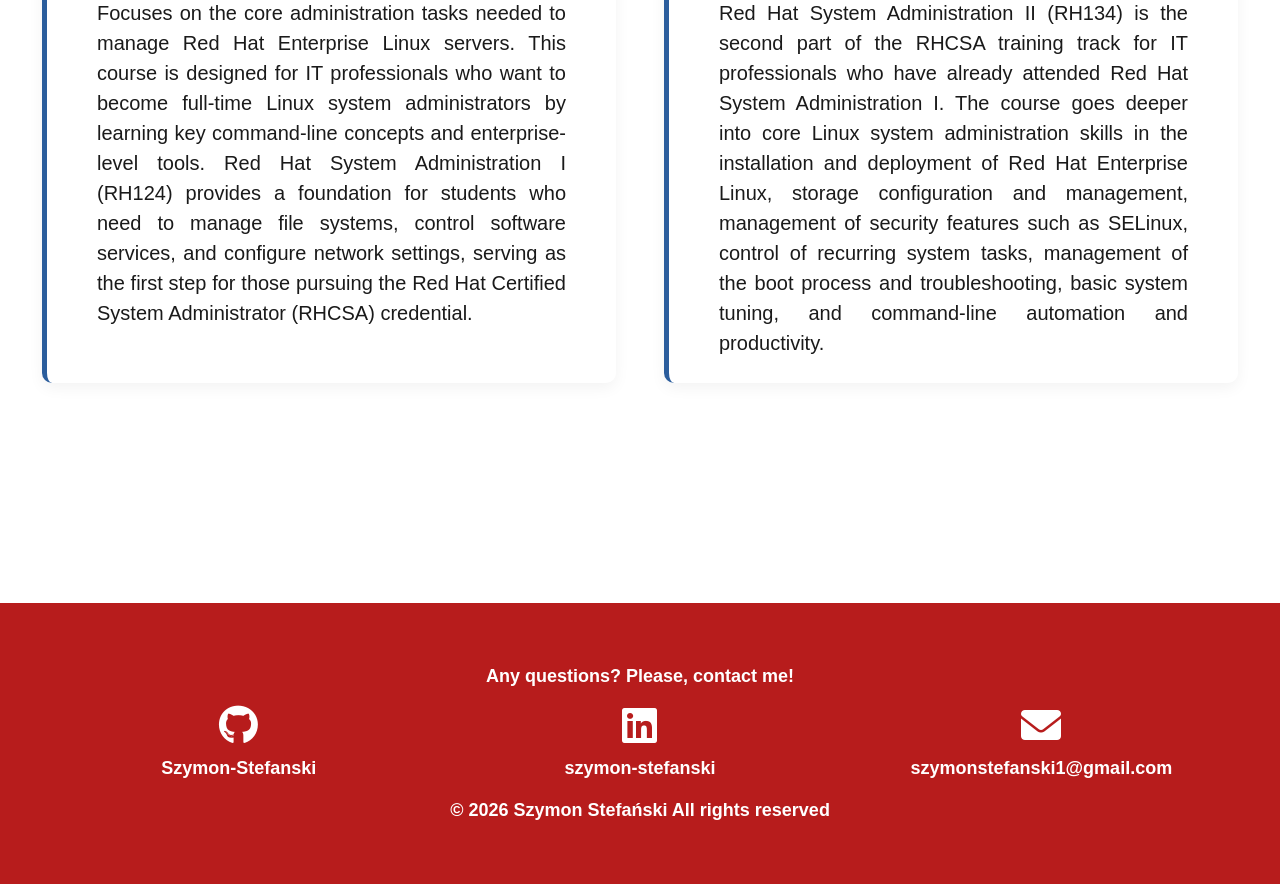
==== commit d269f3b7: "UI refresh and accessibility optimizations" ====
--- a/index.html
+++ b/index.html
@@ -3,13 +3,15 @@
   <head>
     <meta charset="UTF-8" />
     <meta name="viewport" content="width=device-width, initial-scale=1.0" />
-    <meta name="description" content="Szymon Stefański - personal webpage" />
     <meta name="author" content="Szymon Stefański" />
     <meta name="robots" content="index, follow" />
-
-    <script src="backend/js_scripts"></script>
-
-    <title>Szymon Stefański</title>
+    <meta property="og:title" content="Szymon Stefański - Software Engineer" />
+    <meta property="og:description" content="Software Engineer & Student at PJATK. Sprawdź moje certyfikaty i projekty IT." />
+    <meta property="og:image" content="https://www.szymonstefanski.com/images/personal/me.jpg" />
+    <meta property="og:url" content="https://www.szymonstefanski.com/" />
+
+    <title>Szymon Stefański | Software Engineer | Python</title>
+    <meta name="description" content="Student PJATK, programista Python z obsesją na punkcie czystego kodu i baz danych. Zamieniam złożone problemy w proste rozwiązania." />
 
     <link
       rel="icon"
@@ -26,15 +28,14 @@
     />
     <link rel="stylesheet" href="styles.css" />
   </head>
+
   <body>
     <header class="header">
       <nav class="main-nav">
         <ul class="main-nav-list">
-          <img
-            class="logo"
-            src="images/personal/neural-network.png"
-            alt="Logo"
-          />
+          <li>
+            <img class="logo" src="images/personal/neural-network.png" alt="Szymon Stefański Logo" />
+          </li>
           <li><a class="main-nav-link" href="#aboutme">About me</a></li>
           <li><a class="main-nav-link" href="#projects">Projects</a></li>
           <li><a class="main-nav-link" href="#certs">Certs</a></li>
@@ -43,7 +44,6 @@
       </nav>
     </header>
     <main>
-      <p id="aboutme"></p>
       <section class="section-description">
         <div class="description">
           <div class="description-text-box">
@@ -66,13 +66,13 @@
             </a>
           </div>
           <div class="hero-image">
-            <img id="big_logo" src="images/personal/me.jpg" alt="me" />
+            <img id="big_logo" src="images/personal/me.jpg" alt="Szymon Stefański profile picture - Software Engineer" />
           </div>
         </div>
       </section>
 
-      <section class="section-projects">
-        <h1 class="title">About me</h1>
+      <section id="aboutme" class="section-aboutme">
+        <h2 class="title">About me</h2>
         <div class="container grid grid--1-cols">
           <div class="decorative-line"></div>
         </div>
@@ -99,11 +99,11 @@
         <p id="projects"></p>
       </section>
 
-      <section class="section-projects">
-        <h1 class="title">Projects</h1>
+      <section id="projects" class="section-projects">
+        <h2 class="title">Projects</h2>
         <div class="container grid grid--1-cols">
           <div class="decorative-line"></div>
-          <a href="https://github.com/Szymon-Stefanski/NBP_app">
+          <a href="https://github.com/Szymon-Stefanski/NBP_app" aria-label="View NBP App project source code on GitHub">
             <div class="projects">
               <p class="projects-description">
                 <strong>NBP app</strong><br />
@@ -116,14 +116,13 @@
                 <img
                   class="projects-img"
                   src="images/projects/nbp.png"
-                  alt="nbp"
+                  alt="Screenshot of NBP App - Currency exchange rate tracker developed with Python and Flask"
                 />
               </p>
             </div>
           </a>
-          <a
-            href="https://github.com/Szymon-Stefanski/university_database_project"
-          >
+          <a href="https://github.com/Szymon-Stefanski/university_database_project" 
+          aria-label="View University Database Project source code on GitHub">
             <div class="projects">
               <p class="projects-description">
                 <strong>University Database Project</strong><br />
@@ -138,14 +137,13 @@
                 <img
                   class="projects-img"
                   src="images/projects/udb.png"
-                  alt="udb"
+                  alt="Relational database schema and interface for the University Management System project"
                 />
               </p>
             </div>
           </a>
-          <a
-            href="https://github.com/Szymon-Stefanski/szymonstefanski.github.io"
-          >
+          <a href="https://github.com/Szymon-Stefanski/szymonstefanski.github.io" 
+          aria-label="View My Personal Webpage source code on GitHub">
             <div class="projects">
               <p class="projects-description">
                 <strong>My personal webpage</strong><br />
@@ -156,28 +154,17 @@
                 <img
                   class="projects-img"
                   src="images/projects/mywebpage.png"
-                  alt="my_webpage"
+                  alt="Preview of Szymon Stefański's personal portfolio website built with HTML, CSS and JavaScript"
                 />
               </p>
             </div>
           </a>
-          <a href="https://github.com/Szymon-Stefanski">
-            <p class="projects-foot">
-              <strong
-                >You can see my other projects on my github account
-                Szymon-Stefanski
-              </strong>
-              <a class="projects-icon">
-                <i class="fab fa-github"></i>
-              </a>
-            </p>
-          </a>
         </div>
         <p id="certs"></p>
       </section>
 
-      <section class="section-certs">
-        <h1 class="title">Certs</h1>
+      <section id="certs" class="section-certs">
+        <h2 class="title">Certs</h2>
         <div class="container grid grid--1-cols">
           <div class="decorative-line"></div>
         </div>
@@ -318,20 +305,20 @@
         </div>
       </section>
     </main>
-
     <footer id="contact">
       <p class="footer-text">Any questions? Please, contact me!</p>
       <br />
       <div class="container grid grid--3-cols">
-        <a class="icon" href="https://www.linkedin.com/in/szymon-stefanski/">
+        <a class="icon" href="https://github.com/Szymon-Stefanski" aria-label="View all my projects on GitHub" rel="noopener">
+          <i class="fab fa-github"></i>
+          <p class="footer-text">Szymon-Stefanski</p>
+        </a>
+
+        <a class="icon" href="https://www.linkedin.com/in/szymon-stefanski/" aria-label="LinkedIn Profile" rel="noopener">
           <i class="fab fa-linkedin"></i>
           <p class="footer-text">szymon-stefanski</p>
         </a>
-        <a class="icon" href="https://github.com/Szymon-Stefanski">
-          <i class="fab fa-github"></i>
-          <p class="footer-text">Szymon-Stefanski</p>
-        </a>
-        <a class="icon" href="mailto:szymonstefanski1@gmail.com">
+        <a class="icon" href="mailto:szymonstefanski1@gmail.com" aria-label="Send me an email" rel="noopener">
           <i class="fas fa-envelope"></i>
           <p class="footer-text">szymonstefanski1@gmail.com</p>
         </a>
@@ -339,5 +326,6 @@
       <br />
       <p class="footer-text">© 2026 Szymon Stefański All rights reserved</p>
     </footer>
+    <script src="backend/scripts.js"></script>
   </body>
 </html>
--- a/styles.css
+++ b/styles.css
@@ -13,7 +13,7 @@
   display: flex;
   flex-direction: column;
   background-color: rgb(255, 255, 255);
-  color: #121a12;
+  color: #1a1a1a;
 }
 
 html {
@@ -24,7 +24,7 @@
 
 body {
   font-family: "Arial", sans-serif;
-  line-height: 1;
+  line-height: 1.5;
   font-weight: 400;
 }
 
@@ -39,17 +39,9 @@
   gap: 4.8rem;
 }
 
-.grid--2-cols {
-  grid-template-columns: repeat(2, 1fr);
-}
-
-.grid--3-cols {
-  grid-template-columns: repeat(3, 1fr);
-}
-
-.grid--4-cols {
-  grid-template-columns: repeat(4, 1fr);
-}
+.grid--2-cols { grid-template-columns: repeat(2, 1fr); }
+.grid--3-cols { grid-template-columns: repeat(3, 1fr); }
+.grid--4-cols { grid-template-columns: repeat(4, 1fr); }
 
 /* Header */
 .header {
@@ -59,7 +51,7 @@
   width: 100%;
   background-color: rgb(255, 255, 255);
   z-index: 1000;
-  transition: box-shadow 0.3s ease-in-out;
+  transition: all 0.3s ease-in-out;
 }
 
 .header.sticky {
@@ -79,7 +71,6 @@
   display: flex;
   align-items: center;
   gap: 6.4rem;
-  color: rgb(0, 0, 0);
   padding: 10px;
 }
 
@@ -98,18 +89,14 @@
   color: #e45447;
 }
 
-.logo {
-  height: 40px;
-  width: auto;
-  margin-right: 2rem;
-  background-color: #ffffff;
-  border-radius: 10%;
-}
-
-/* About me section */
-.section-description {
-  padding: 9.6rem 0;
-}
+.logo { height: 40px; width: auto; margin-right: 2rem; }
+
+/* Section Description / Hero */
+.section-description { padding: 12rem 0; }
+
+.section-aboutme { padding: 12rem 0; }
+
+.section-projects { padding: 12rem 0; }
 
 .description {
   max-width: 130rem;
@@ -122,25 +109,29 @@
 }
 
 .heading-primary {
-  font-size: 5.2rem;
+  font-size: 6.4rem;
   font-weight: 700;
-  line-height: 1.05;
-  color: rgb(0, 0, 0);
-  letter-spacing: -0.5px;
+  color: #000;
   margin-bottom: 3.2rem;
   position: relative;
-  display: inline-block;
-}
+}
+
+.hero-image {
+  display: flex;
+  justify-content: flex-end;
+  align-items: center;
+}
+
 
 .speech-bubble {
   font-size: 2rem;
   position: absolute;
-  background: #e45447;
+  background: #c62828;
   color: white;
   padding: 1rem 2rem;
   border-radius: 0.4em;
   white-space: nowrap;
-  margin: 5px 20px;
+  margin: 20px 20px;
 }
 
 .speech-bubble::after {
@@ -152,263 +143,110 @@
   width: 0;
   height: 0;
   border: 10px solid transparent;
-  border-right-color: #e45447;
+  border-right-color: #c62828;
   border-left: 0;
 }
 
-.description-am {
-  font-size: 3rem;
-  line-height: 1.6;
-  margin-bottom: 4.8rem;
-  text-align: justify;
-  background-color: rgb(255, 255, 255);
-  border-radius: 10px;
-}
-
-.jse {
-  color: #e45447;
-}
-
-.cs {
-  color: #90acd1;
-}
+.description-am { font-size: 3rem; margin-bottom: 4.8rem; }
+.jse { color: #c62828; font-weight: 700; }
+.cs { color: #2b5d9c; font-weight: 700; }
 
 .primary-btn {
   color: #fff;
-  padding: 26px 52px;
-  background: #e45447;
-  overflow: hidden;
+  padding: 2.6rem 5.2rem;
+  background: #c62828;
   border-radius: 40px;
-  font-size: 15px;
+  font-size: 1.8rem;
   font-weight: 600;
   display: inline-block;
-  border: 1px solid #e45447;
-  vertical-align: middle;
-  position: relative;
-  z-index: 1;
+  border: 2px solid #c62828;
+  transition: all 0.3s;
+}
+
+.primary-btn:hover { background: #fff; color: #c62828; }
+
+#big_logo { height: 350px; width: 350px; object-fit: cover; border-radius: 50%; }
+
+/* --- EFEKT KARTY Z TWOJEGO SCREENA --- */
+.description-description {
+  margin-top: 5rem;
+  font-size: 2rem;
+  font-weight: bold;
+  line-height: 1.7;
+  padding: 3rem;
+  background-color: #fff;
+  border-radius: 8px;
+  border-left: 6px solid #c62828; /* Czerwona linia z boku */
+  box-shadow: 0 10px 30px rgba(0, 0, 0, 0.08); /* Delikatny cień pod kartą */
+  text-align: justify;
+}
+
+/* Titles and Lines */
+.title { font-size: 5rem; font-weight: 700; padding: 1rem 4rem; max-width: 130rem; margin: 0 auto; }
+.decorative-line { display: flex; align-items: center; margin-bottom: 2rem; }
+.decorative-line::before { content: ""; width: 10px; height: 10px; background-color: #c62828; border-radius: 50%; }
+.decorative-line::after { content: ""; width: 100px; height: 3px; background-color: #c62828; }
+
+/* Projects */
+.projects {
+  padding: 2.5rem;
+  background-color: #fff;
+  border-radius: 10px;
+  border: 3px solid #c62828;
+  transition: all 0.3s;
+}
+
+
+.projects:hover { transform: translateY(-5px); box-shadow: 0 10px 20px rgba(0,0,0,0.1); }
+.projects-description { font-size: 1.8rem; line-height: 1.6; color: #1a1a1a; }
+.projects-img { display: block; margin: 2rem auto; width: 90%; border-radius: 5px; }
+
+/* Certs */
+.section-certs { padding: 12rem 0; }
+.certs {
+  margin-top: 5rem;
+  display: flex;
+  flex-direction: column;
+  align-items: center;
+  padding: 2.5rem 5rem;
+  border-radius: 10px;
+  border-left: 5px solid #2b5d9c;
+  box-shadow: 0 5px 15px rgba(0,0,0,0.05);
+  transition: all 0.3s;
+}
+.certs:hover { transform: translateY(-5px); }
+.certs-img { max-width: 300px; margin-bottom: 2rem; }
+.certs-text { font-size: 2rem; text-align: justify; }
+
+/* Footer */
+footer {
+  padding: 6rem 2rem;
   text-align: center;
-  transition: all 0.3s ease 0s;
-}
-
-.primary-btn:hover {
-  background-color: #fff;
-  color: #e45447;
-}
-
-.description-description {
-  margin-top: 4.8rem;
-  font-size: 2rem;
-  line-height: 1.6;
-  margin-bottom: 4.8rem;
-  text-align: justify;
-  padding: 15px;
-  background-color: #f6f6ff;
-  border-radius: 10px;
-}
-
-/* Decorative line under titles */
-.decorative-line {
-  display: flex;
-  align-items: center;
-}
-
-.decorative-line::before {
-  content: "";
-  width: 10px;
-  height: 10px;
-  background-color: rgb(255, 63, 63);
-  border-radius: 50%;
-  display: inline-block;
-}
-
-.decorative-line::after {
-  content: "";
-  width: 100px;
-  height: 3px;
-  background-color: rgb(255, 0, 0);
-  display: inline-block;
-}
-
-/* Projects section */
-.projects-description {
-  font-size: 2rem;
-  line-height: 1.6;
-  margin-bottom: 4.8rem;
-  text-align: justify;
-  padding: 15px;
-  background-color: #fff;
-  color: #000000;
-  border-radius: 10px;
-  border: 3px solid #e45447;
-}
-
-.projects-img {
-  display: block;
-  margin: auto;
-  width: 80%;
-  height: auto;
-}
-
-.hero-image {
-  display: flex;
-  justify-content: flex-end;
-  align-items: center;
-}
-
-#big_logo {
-  height: 350px;
-  width: 350px;
-  object-fit: cover;
-  border-radius: 50%;
-}
-
-.margin-right-sm {
-  margin-right: 1.6rem;
-}
-
-.section-projects {
-  padding-bottom: 10rem;
-  color: black;
-}
-
-.projects {
-  font-size: 3.6rem;
-  text-align: justify;
-}
-
-.title {
-  text-align: left;
-  font-size: 5rem;
-  padding: 1rem 4rem;
-  max-width: 130rem;
-  margin: 0 auto;
-}
-
-.projects-foot {
-  text-decoration: none;
-  text-align: left;
-  font-size: 3rem;
-  padding: 1rem 4rem;
-  max-width: 130rem;
-  margin: 0 auto;
-  color: rgb(0, 0, 0);
-}
-
-.projects-foot a {
-  text-decoration: none;
-  color: rgb(0, 0, 0);
-}
-
-.projects-foot a:hover {
-  color: rgb(128, 128, 128);
-}
-
-/* Certs section */
-.section-certs {
-  padding: 4.8rem;
-}
-
-.certs {
-  display: flex;
-  flex-direction: column;
-  align-items: center;
-  gap: 2rem;
-  text-align: center;
-  background-color: #f9f9ff;
-  padding: 15px;
-  border-radius: 10px;
-  color: #000000;
-  margin-top: 50px;
-}
-
-.certs:hover {
-  background-color: #9bc6ff;
-  transition: 0.3s;
-  color: #fff;
-  box-shadow: 0 0 0 3px;
-  transform: translateY(-10px);
-}
-
-.certs-img {
-  max-width: 400px;
-  height: auto;
-}
-
-.certs-text {
-  font-size: 2rem;
-  line-height: 1.8;
-  max-width: 500px;
-  text-align: justify;
-  margin: 0 auto;
-  padding: 1rem;
-}
-
-/* Footer section */
-footer {
-  padding: 2rem;
-  text-align: center;
-  font-size: 3.6rem;
-  margin-top: auto;
-  color: white;
-  background-color: #e45447;
+  background-color: #b71c1c;
+  margin-top: 10rem;
+}
+
+/* Przywrócenie rozmiaru ikonek */
+footer i {
+  font-size: 4rem; /* Duże ikony jak wcześniej */
+  margin-bottom: 1rem;
 }
 
 .footer-text {
   font-size: 1.8rem;
-  text-align: center;
-}
-
-.projects-icon {
-  color: rgb(0, 0, 0);
+  color: white !important;
+  font-weight: 600;
 }
 
 .icon {
-  color: rgb(255, 255, 255);
-}
-
-/* Responsive Design */
-@media (max-width: 1024px) {
-  .container {
-    padding: 0 2rem;
-  }
-
-  .grid--2-cols,
-  .grid--3-cols,
-  .grid--4-cols {
-    grid-template-columns: repeat(auto-fit, minmax(25rem, 1fr));
-  }
-}
-
+  color: white;
+  display: inline-block;
+  padding: 0 2rem;
+}
+
+/* Responsive */
 @media (max-width: 768px) {
-  .main-nav-list {
-    flex-direction: column;
-    gap: 1.6rem;
-  }
-
-  .description {
-    grid-template-columns: 1fr;
-    text-align: center;
-  }
-
-  .heading-primary {
-    font-size: 3rem;
-  }
-
-  .description-am {
-    font-size: 2.4rem;
-    padding: 2rem;
-    text-align: justify;
-  }
-}
-
-@media (max-width: 600px) {
-  html {
-    font-size: 55%;
-  }
-}
-
-@media (max-width: 400px) {
-  html {
-    font-size: 50%;
-  }
-}
+  .grid--2-cols { grid-template-columns: 1fr; }
+  .description { grid-template-columns: 1fr; text-align: center; }
+  #big_logo { margin: 2rem auto; }
+}
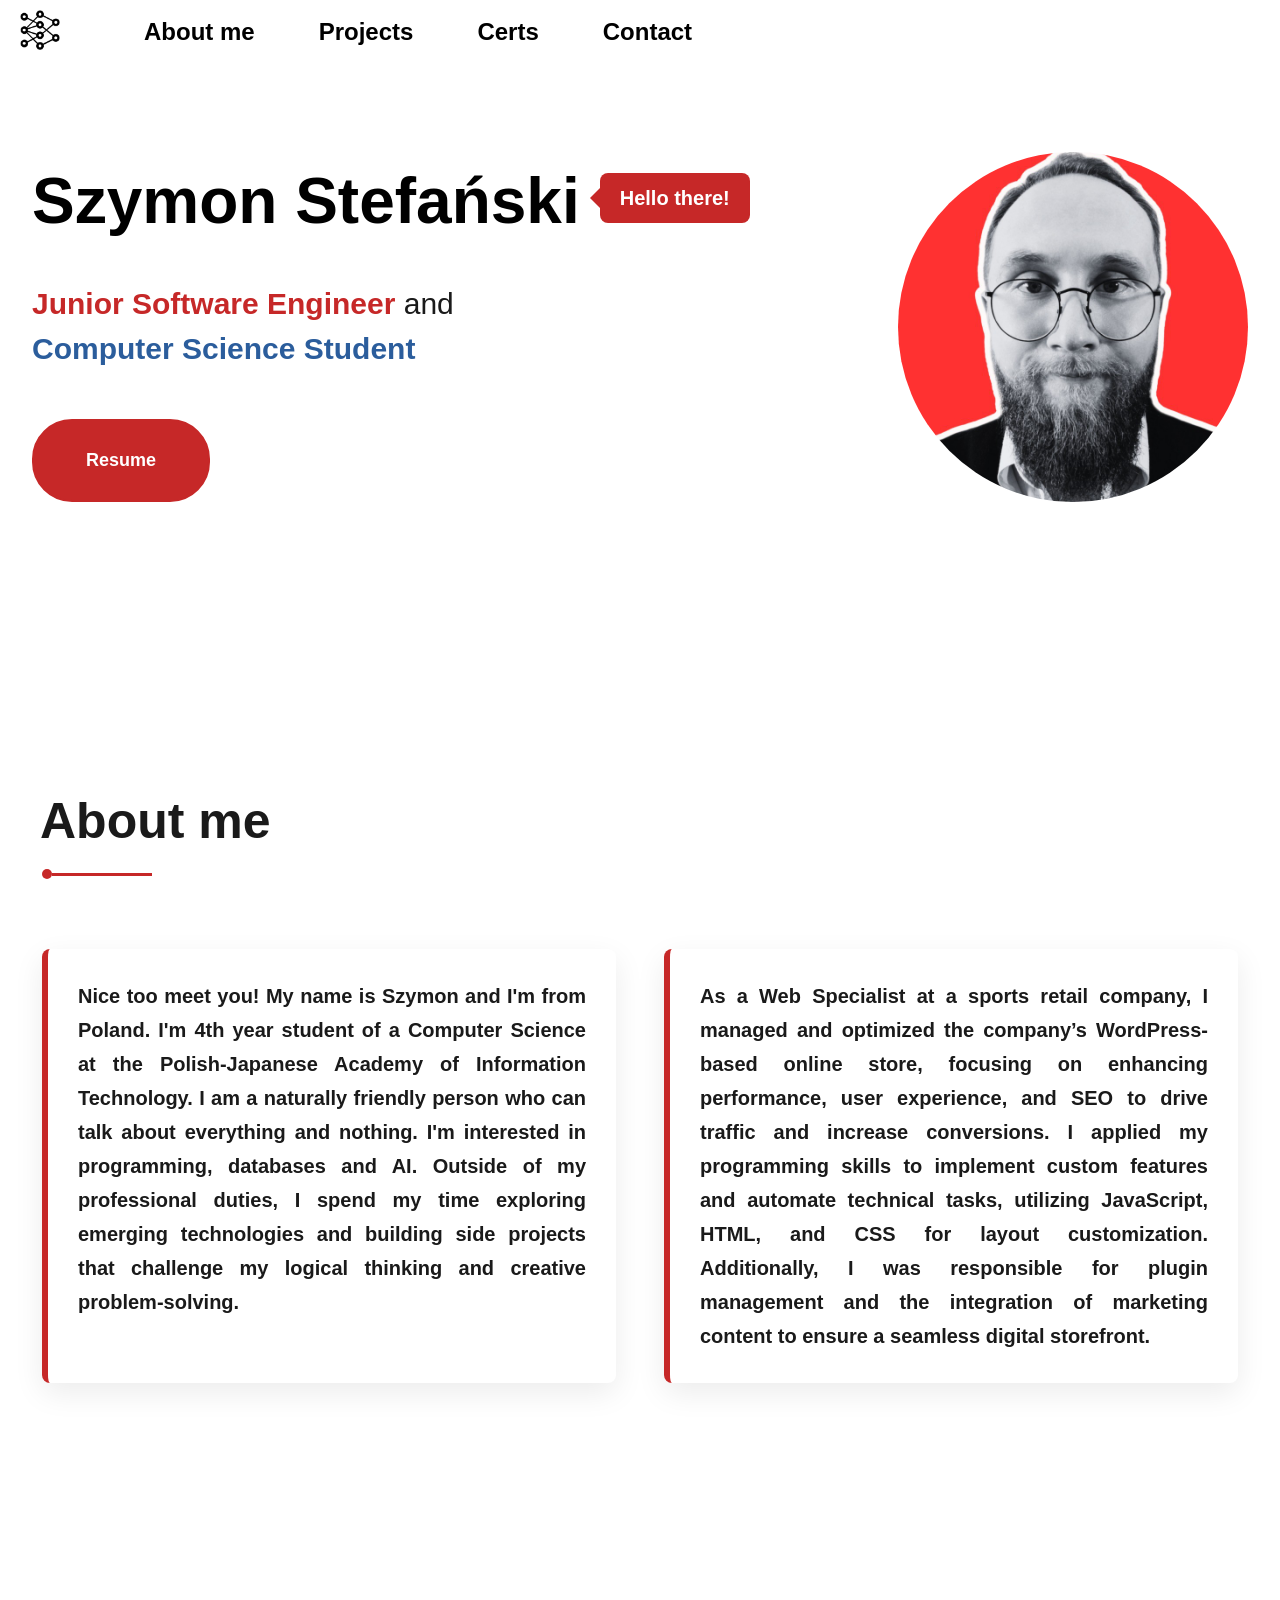
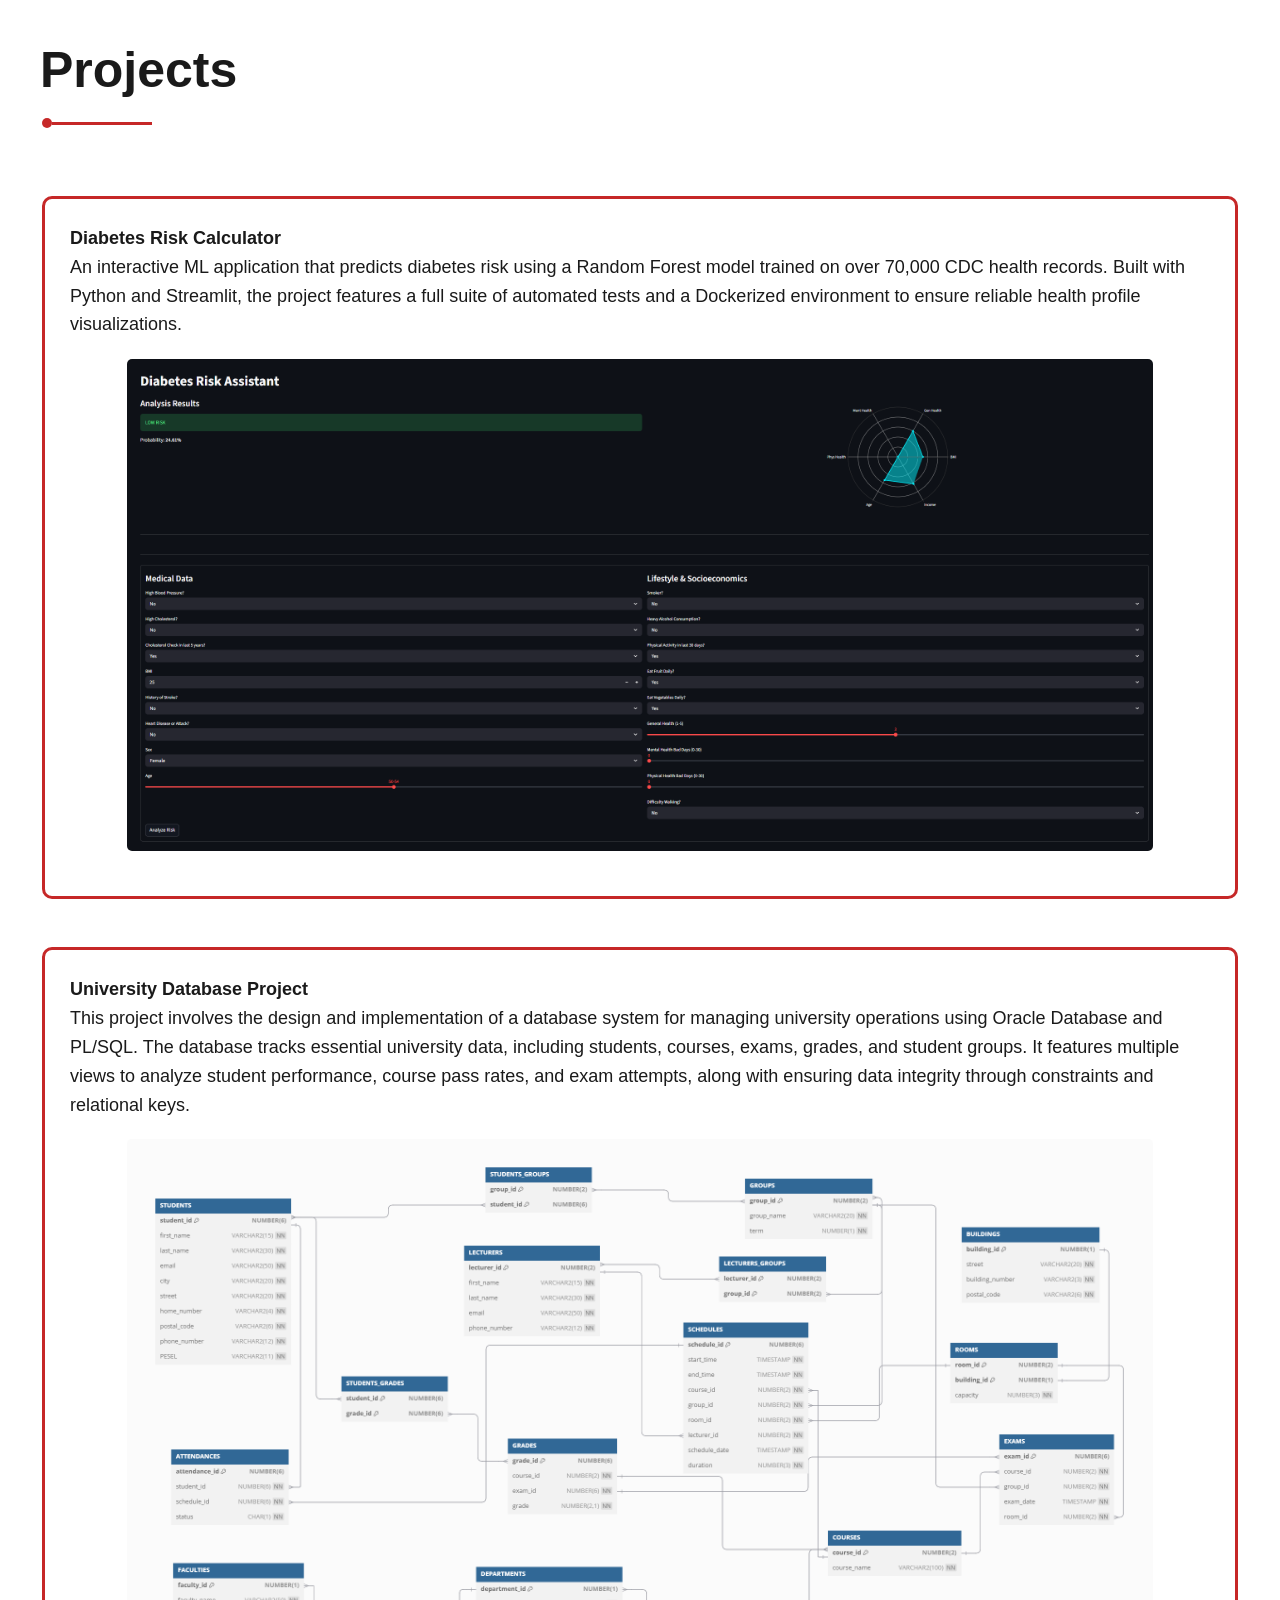
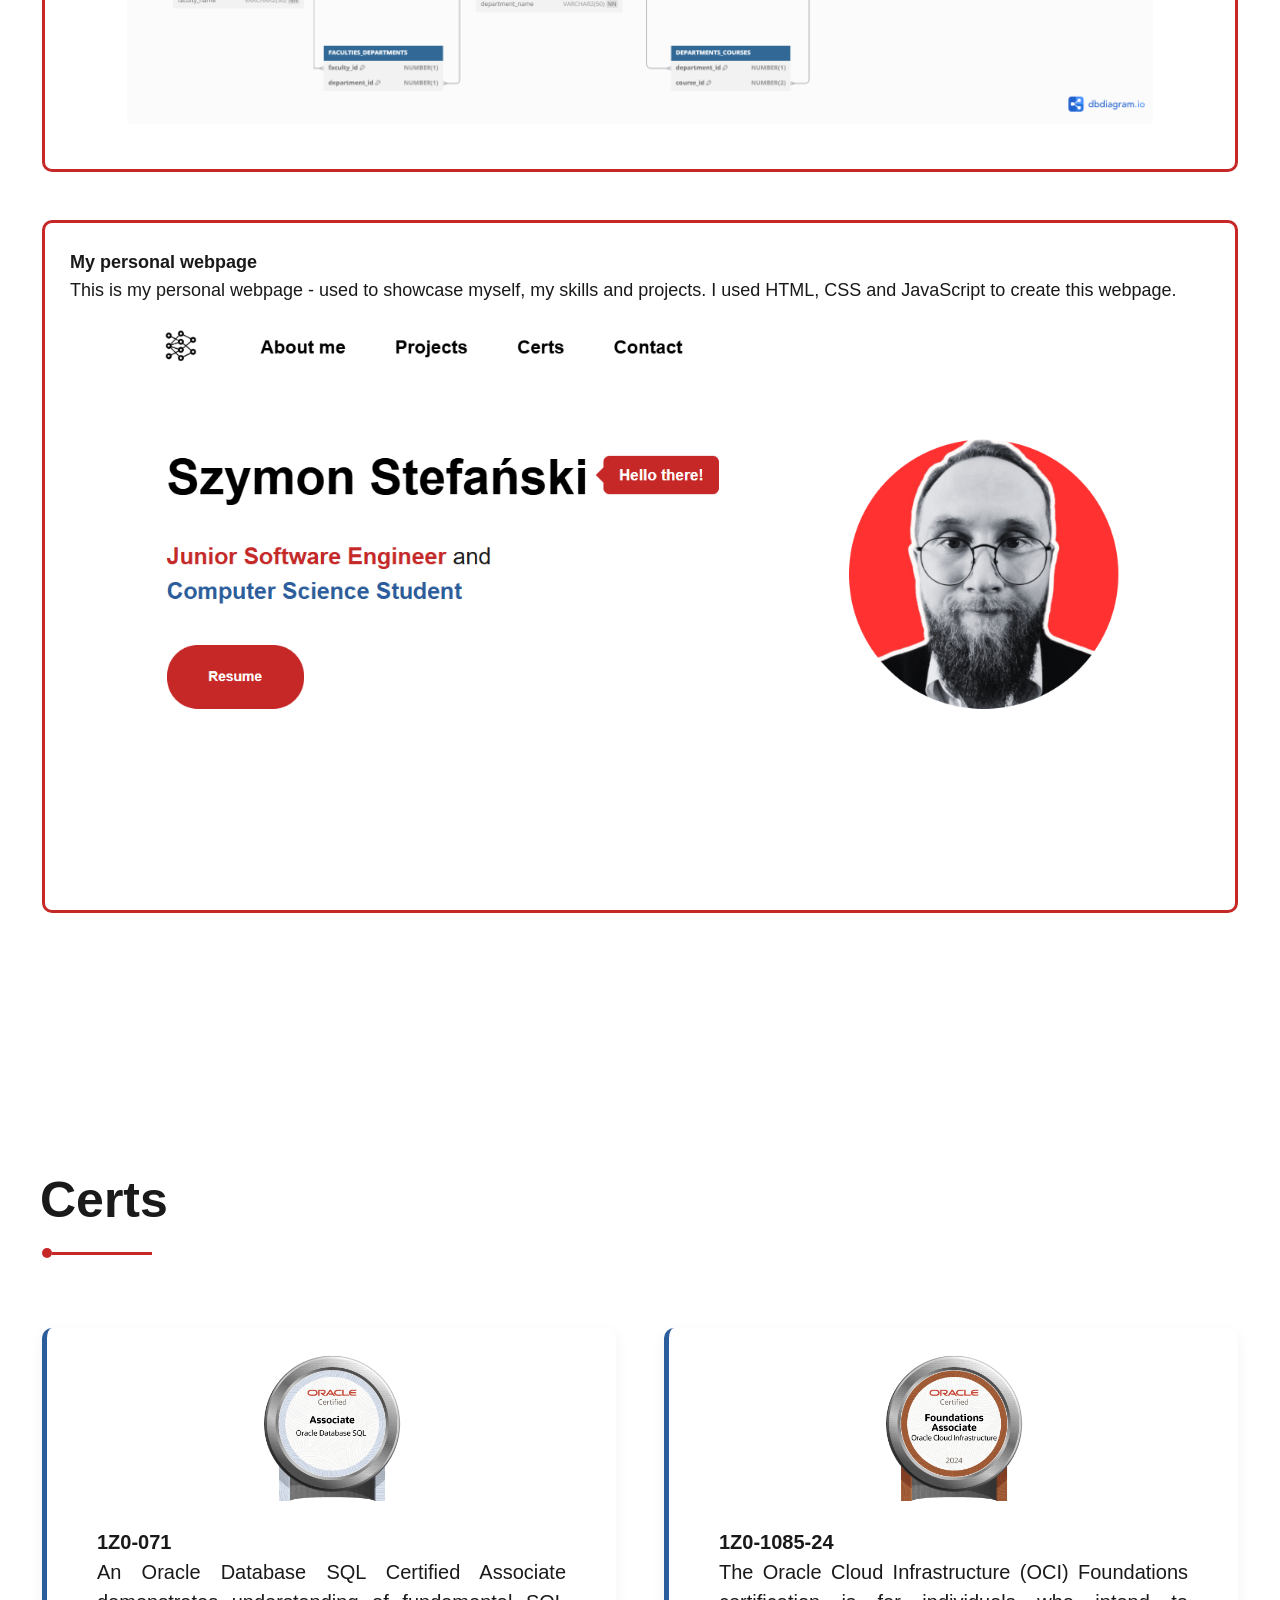
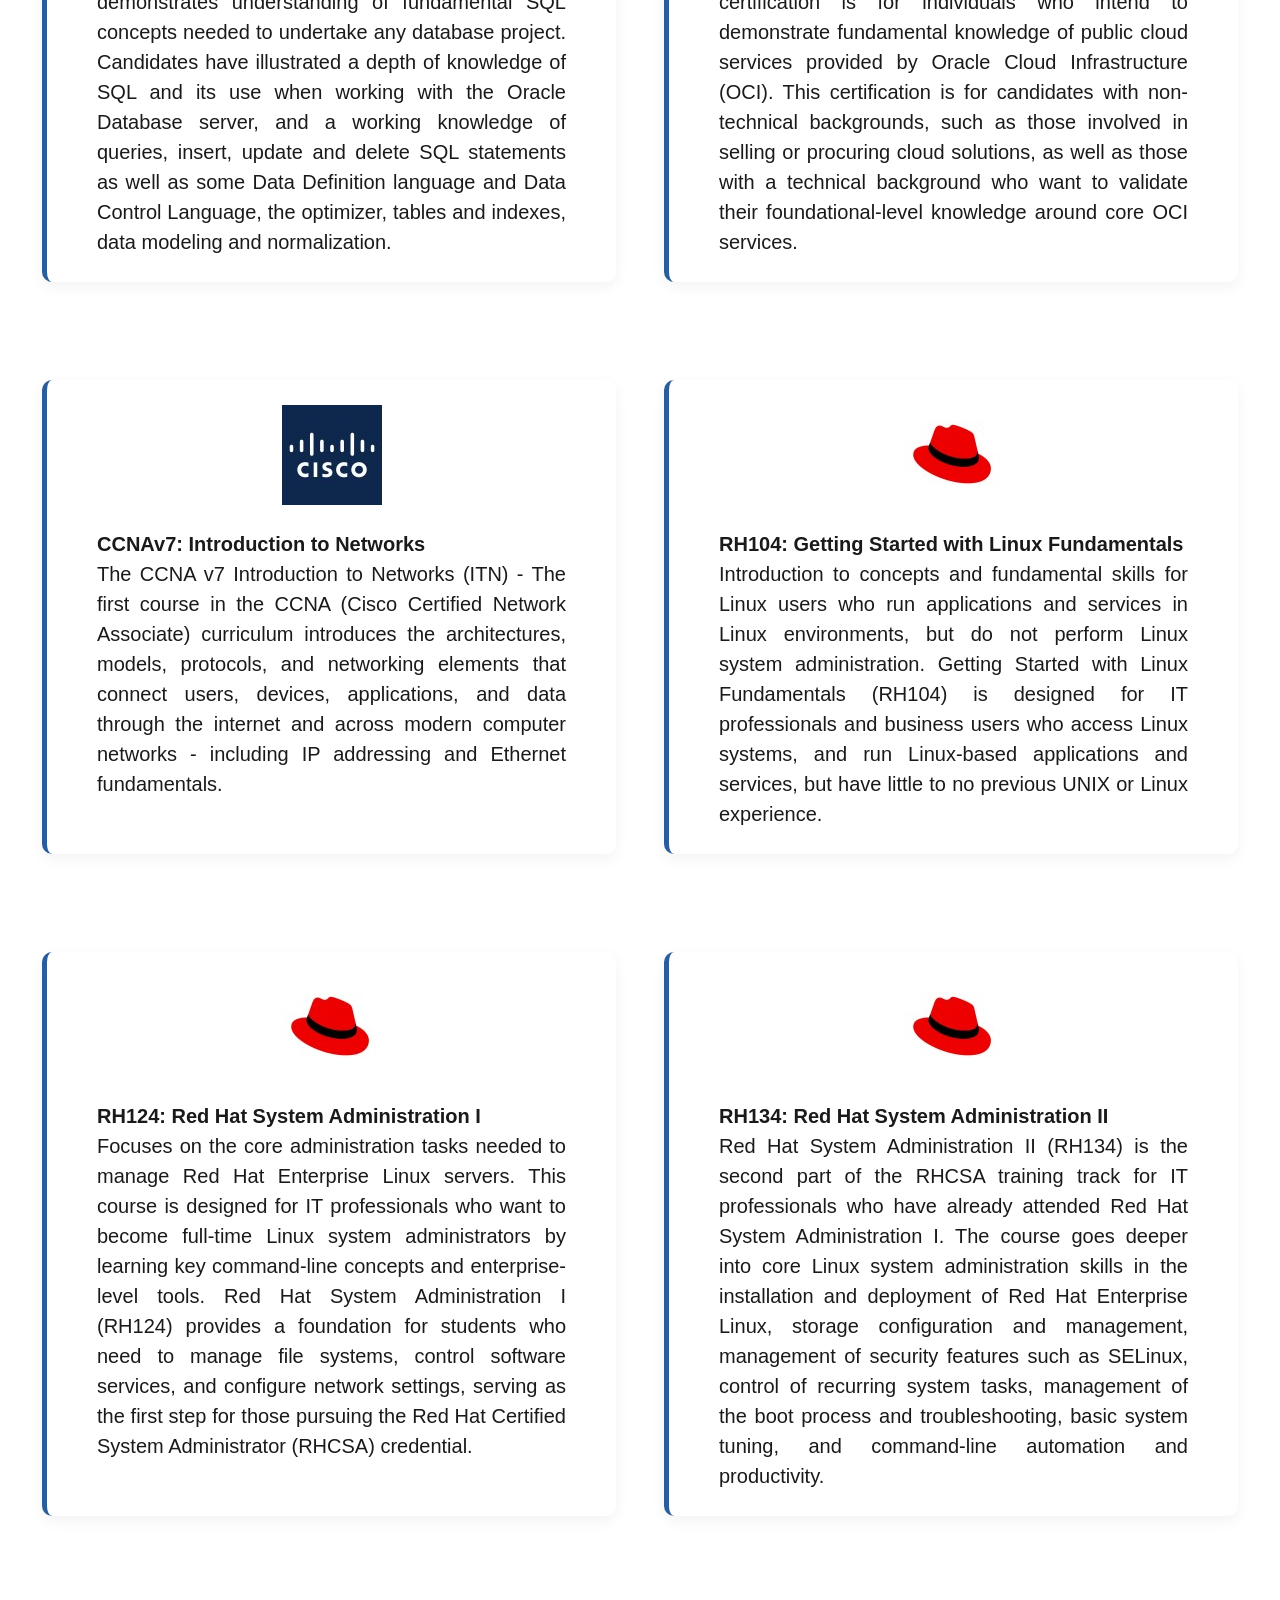
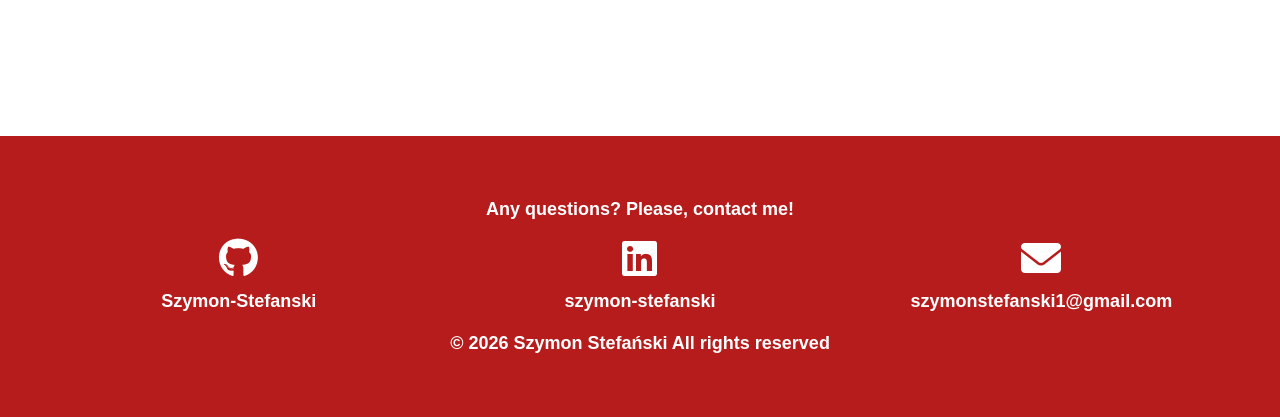
==== commit aca88da8: "docs: add Diabetes Risk Calculator description and add project preview" ====
--- a/index.html
+++ b/index.html
@@ -103,20 +103,20 @@
         <h2 class="title">Projects</h2>
         <div class="container grid grid--1-cols">
           <div class="decorative-line"></div>
-          <a href="https://github.com/Szymon-Stefanski/NBP_app" aria-label="View NBP App project source code on GitHub">
+          <a href="https://github.com/Szymon-Stefanski/DiabetesRiskCalculator" aria-label="View Diabetes Risk Calculator source code on GitHub">
             <div class="projects">
               <p class="projects-description">
-                <strong>NBP app</strong><br />
-                A web application developed using Python, Flask,
-                JavaScript/HTML/CSS, with SQLAlchemy and SQLite for database
-                management, and RobotFramework for testing. It allows users to
-                check real-time currency exchange rates and gold prices, sourced
-                from the NBP API.
+                <strong>Diabetes Risk Calculator</strong><br />
+                An interactive ML application that predicts diabetes risk 
+                using a Random Forest model trained on over 70,000 CDC health 
+                records. Built with Python and Streamlit, the project features 
+                a full suite of automated tests and a Dockerized environment 
+                to ensure reliable health profile visualizations.
                 <br />
                 <img
                   class="projects-img"
-                  src="images/projects/nbp.png"
-                  alt="Screenshot of NBP App - Currency exchange rate tracker developed with Python and Flask"
+                  src="images/projects/dra.png"
+                  alt="Screenshot of Diabetes Risk Calculator - a Machine Learning web app built with Python and Streamlit"
                 />
               </p>
             </div>
--- a/styles.css
+++ b/styles.css
@@ -42,6 +42,7 @@
 .grid--2-cols { grid-template-columns: repeat(2, 1fr); }
 .grid--3-cols { grid-template-columns: repeat(3, 1fr); }
 .grid--4-cols { grid-template-columns: repeat(4, 1fr); }
+
 
 /* Header */
 .header {
@@ -91,6 +92,7 @@
 
 .logo { height: 40px; width: auto; margin-right: 2rem; }
 
+
 /* Section Description / Hero */
 .section-description { padding: 12rem 0; }
 
@@ -121,7 +123,6 @@
   justify-content: flex-end;
   align-items: center;
 }
-
 
 .speech-bubble {
   font-size: 2rem;
@@ -167,7 +168,7 @@
 
 #big_logo { height: 350px; width: 350px; object-fit: cover; border-radius: 50%; }
 
-/* --- EFEKT KARTY Z TWOJEGO SCREENA --- */
+
 .description-description {
   margin-top: 5rem;
   font-size: 2rem;
@@ -176,16 +177,18 @@
   padding: 3rem;
   background-color: #fff;
   border-radius: 8px;
-  border-left: 6px solid #c62828; /* Czerwona linia z boku */
-  box-shadow: 0 10px 30px rgba(0, 0, 0, 0.08); /* Delikatny cień pod kartą */
+  border-left: 6px solid #c62828;
+  box-shadow: 0 10px 30px rgba(0, 0, 0, 0.08);
   text-align: justify;
 }
+
 
 /* Titles and Lines */
 .title { font-size: 5rem; font-weight: 700; padding: 1rem 4rem; max-width: 130rem; margin: 0 auto; }
 .decorative-line { display: flex; align-items: center; margin-bottom: 2rem; }
 .decorative-line::before { content: ""; width: 10px; height: 10px; background-color: #c62828; border-radius: 50%; }
 .decorative-line::after { content: ""; width: 100px; height: 3px; background-color: #c62828; }
+
 
 /* Projects */
 .projects {
@@ -201,6 +204,7 @@
 .projects-description { font-size: 1.8rem; line-height: 1.6; color: #1a1a1a; }
 .projects-img { display: block; margin: 2rem auto; width: 90%; border-radius: 5px; }
 
+
 /* Certs */
 .section-certs { padding: 12rem 0; }
 .certs {
@@ -217,6 +221,7 @@
 .certs:hover { transform: translateY(-5px); }
 .certs-img { max-width: 300px; margin-bottom: 2rem; }
 .certs-text { font-size: 2rem; text-align: justify; }
+
 
 /* Footer */
 footer {
@@ -226,9 +231,8 @@
   margin-top: 10rem;
 }
 
-/* Przywrócenie rozmiaru ikonek */
 footer i {
-  font-size: 4rem; /* Duże ikony jak wcześniej */
+  font-size: 4rem;
   margin-bottom: 1rem;
 }
 
